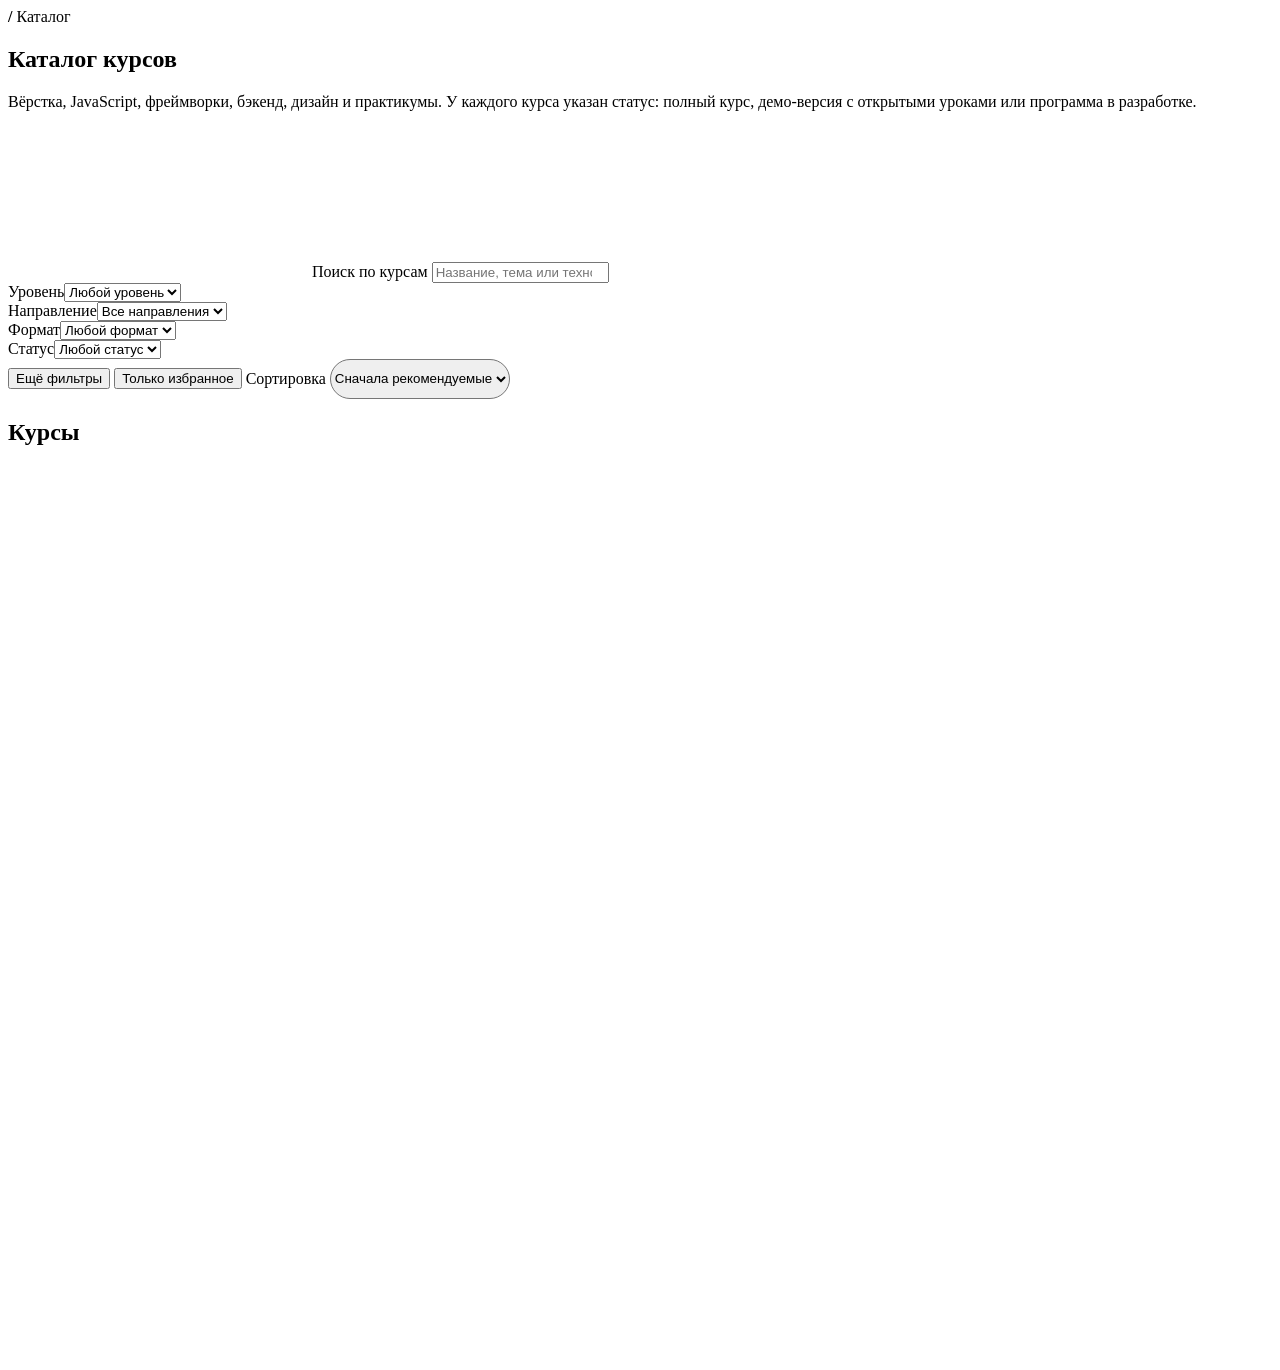
==== catalog.html @ a5d2dcf3 "Add files via upload" ====
<!DOCTYPE html>
<html lang="ru">
<head>
  <meta charset="UTF-8">
  <meta name="viewport" content="width=device-width, initial-scale=1">
  <title>Каталог курсов по веб-разработке — Stroka</title>
  <meta name="description" content="Курсы по HTML, CSS, JavaScript, TypeScript, React, Next.js, Node.js, SQL, Git, UI/UX, деплою и SEO. Поиск, фильтры по уровню, направлению и формату.">
  <link rel="canonical" href="https://bloody-kumorizora.github.io/Sctrochka-site/catalog.html">
  <meta property="og:site_name" content="Stroka">
  <meta property="og:type" content="website">
  <meta property="og:locale" content="ru_RU">
  <meta property="og:title" content="Каталог курсов по веб-разработке — Stroka">
  <meta property="og:description" content="Курсы по HTML, CSS, JavaScript, TypeScript, React, Next.js, Node.js, SQL, Git, UI/UX, деплою и SEO. Поиск, фильтры по уровню, направлению и формату.">
  <meta property="og:url" content="https://bloody-kumorizora.github.io/Sctrochka-site/catalog.html">
  <meta property="og:image" content="https://bloody-kumorizora.github.io/Sctrochka-site/img/og-image.png">
  <meta name="twitter:card" content="summary_large_image">
  <meta name="theme-color" content="#f5f3ee" media="(prefers-color-scheme: light)">
  <meta name="theme-color" content="#0e0e13" media="(prefers-color-scheme: dark)">
  <link rel="icon" href="favicon.svg" type="image/svg+xml">
  <link rel="icon" href="img/favicon-32.png" sizes="32x32" type="image/png">
  <link rel="apple-touch-icon" href="img/apple-touch-icon.png">
  <link rel="manifest" href="site.webmanifest">
  <link rel="preload" href="fonts/onest-cyrillic.woff2" as="font" type="font/woff2" crossorigin>
  <link rel="preload" href="fonts/unbounded-cyrillic.woff2" as="font" type="font/woff2" crossorigin>
  <link rel="stylesheet" href="css/style.css">
  <script>try{var t=localStorage.getItem('stroka-theme');if(t)document.documentElement.dataset.theme=t}catch(e){}</script>
</head>
<body data-page="catalog">
  <header id="hdr"></header>
  <main id="app">
    <section class="page-head">
      <div class="container">
        <span class="eyebrow"><b>/</b> Каталог</span>
        <h1>Каталог курсов</h1>
        <p class="lead">Вёрстка, JavaScript, фреймворки, бэкенд, дизайн и практикумы. У каждого курса указан статус: полный курс, демо-версия с открытыми уроками или программа в разработке.</p>
      </div>
    </section>
    <div class="catalog-tools" id="catalog-tools">
      <div class="container">
        <form class="tools-row" id="filters" role="search" onsubmit="return false">
          <div class="search-input">
            <svg class="i" aria-hidden="true"><use href="#i-search"/></svg>
            <label class="sr-only" for="f-q">Поиск по курсам</label>
            <input id="f-q" name="q" type="search" placeholder="Название, тема или технология" autocomplete="off">
          </div>
          <div><label class="sr-only" for="f-level">Уровень</label><select id="f-level" name="level"><option value="">Любой уровень</option></select></div>
          <div class="filter-extra"><label class="sr-only" for="f-track">Направление</label><select id="f-track" name="track"><option value="">Все направления</option></select></div>
          <div class="filter-extra"><label class="sr-only" for="f-format">Формат</label><select id="f-format" name="format"><option value="">Любой формат</option></select></div>
          <div class="filter-extra"><label class="sr-only" for="f-status">Статус</label><select id="f-status" name="status"><option value="">Любой статус</option></select></div>
        </form>
        <div class="tools-sub">
          <div class="chips">
            <button type="button" class="chip filters-toggle" id="filters-toggle" aria-expanded="false" aria-controls="filters">Ещё фильтры</button>
            <button type="button" class="chip" id="f-fav" aria-pressed="false">Только избранное</button>
            <label class="sr-only" for="f-sort">Сортировка</label>
            <select id="f-sort" style="width:auto;min-height:40px;border-radius:999px">
              <option value="recommended">Сначала рекомендуемые</option>
              <option value="level">От простого к сложному</option>
              <option value="level-desc">От сложного к простому</option>
              <option value="short">Сначала короткие</option>
              <option value="title">По названию</option>
            </select>
          </div>
          <span class="result-count" id="result-count" aria-live="polite"></span>
        </div>
      </div>
    </div>
    <div class="container" style="padding-bottom:96px">
      <h2 class="sr-only">Курсы</h2>
      <div id="notice"></div>
      <div class="course-grid" id="list"><div class="course-card skeleton" style="height:200px" aria-hidden="true"></div><div class="course-card skeleton" style="height:200px" aria-hidden="true"></div><div class="course-card skeleton" style="height:200px" aria-hidden="true"></div><div class="course-card skeleton" style="height:200px" aria-hidden="true"></div></div>
    </div>
  </main>

  <script src="js/config.js" defer></script>
  <script src="js/db.js" defer></script>
  <script src="js/app.js" defer></script>
  <script src="js/courses.js" defer></script>
  <script src="js/catalog.js" defer></script>
</body>
</html>
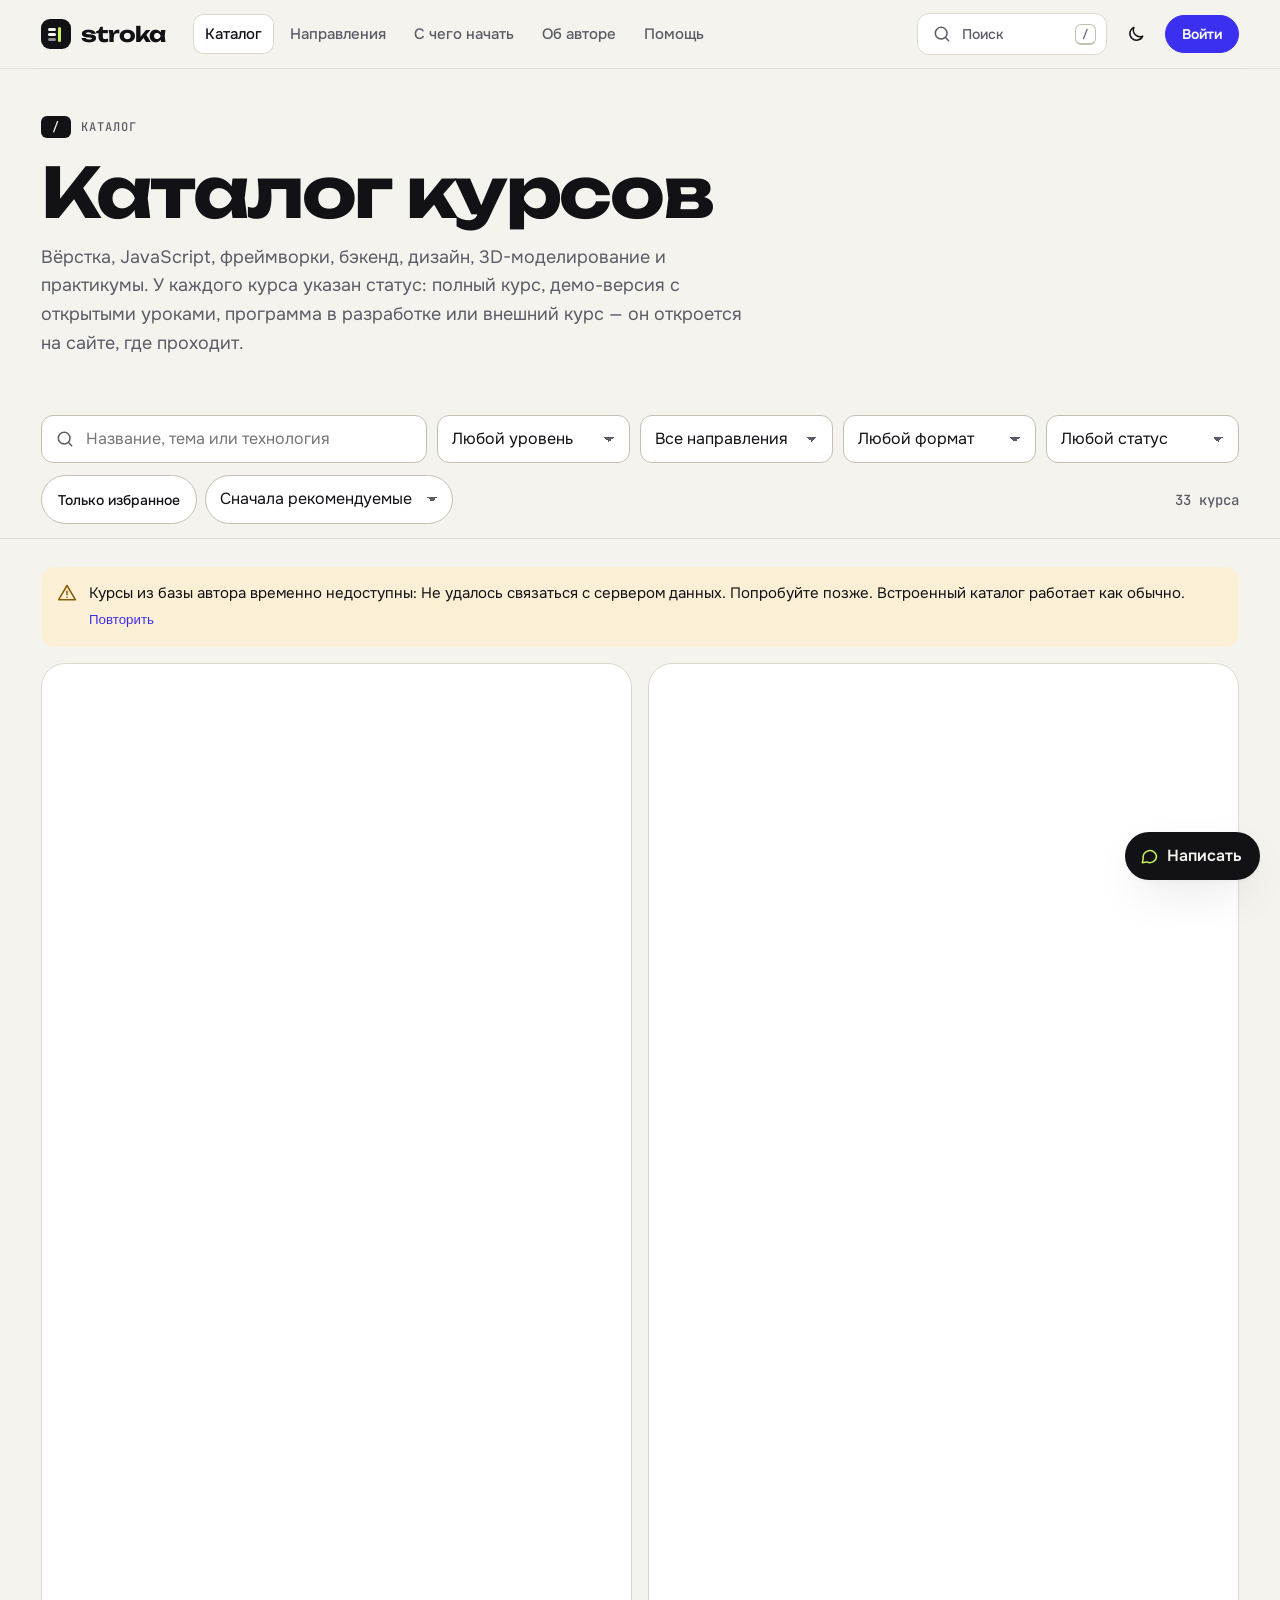
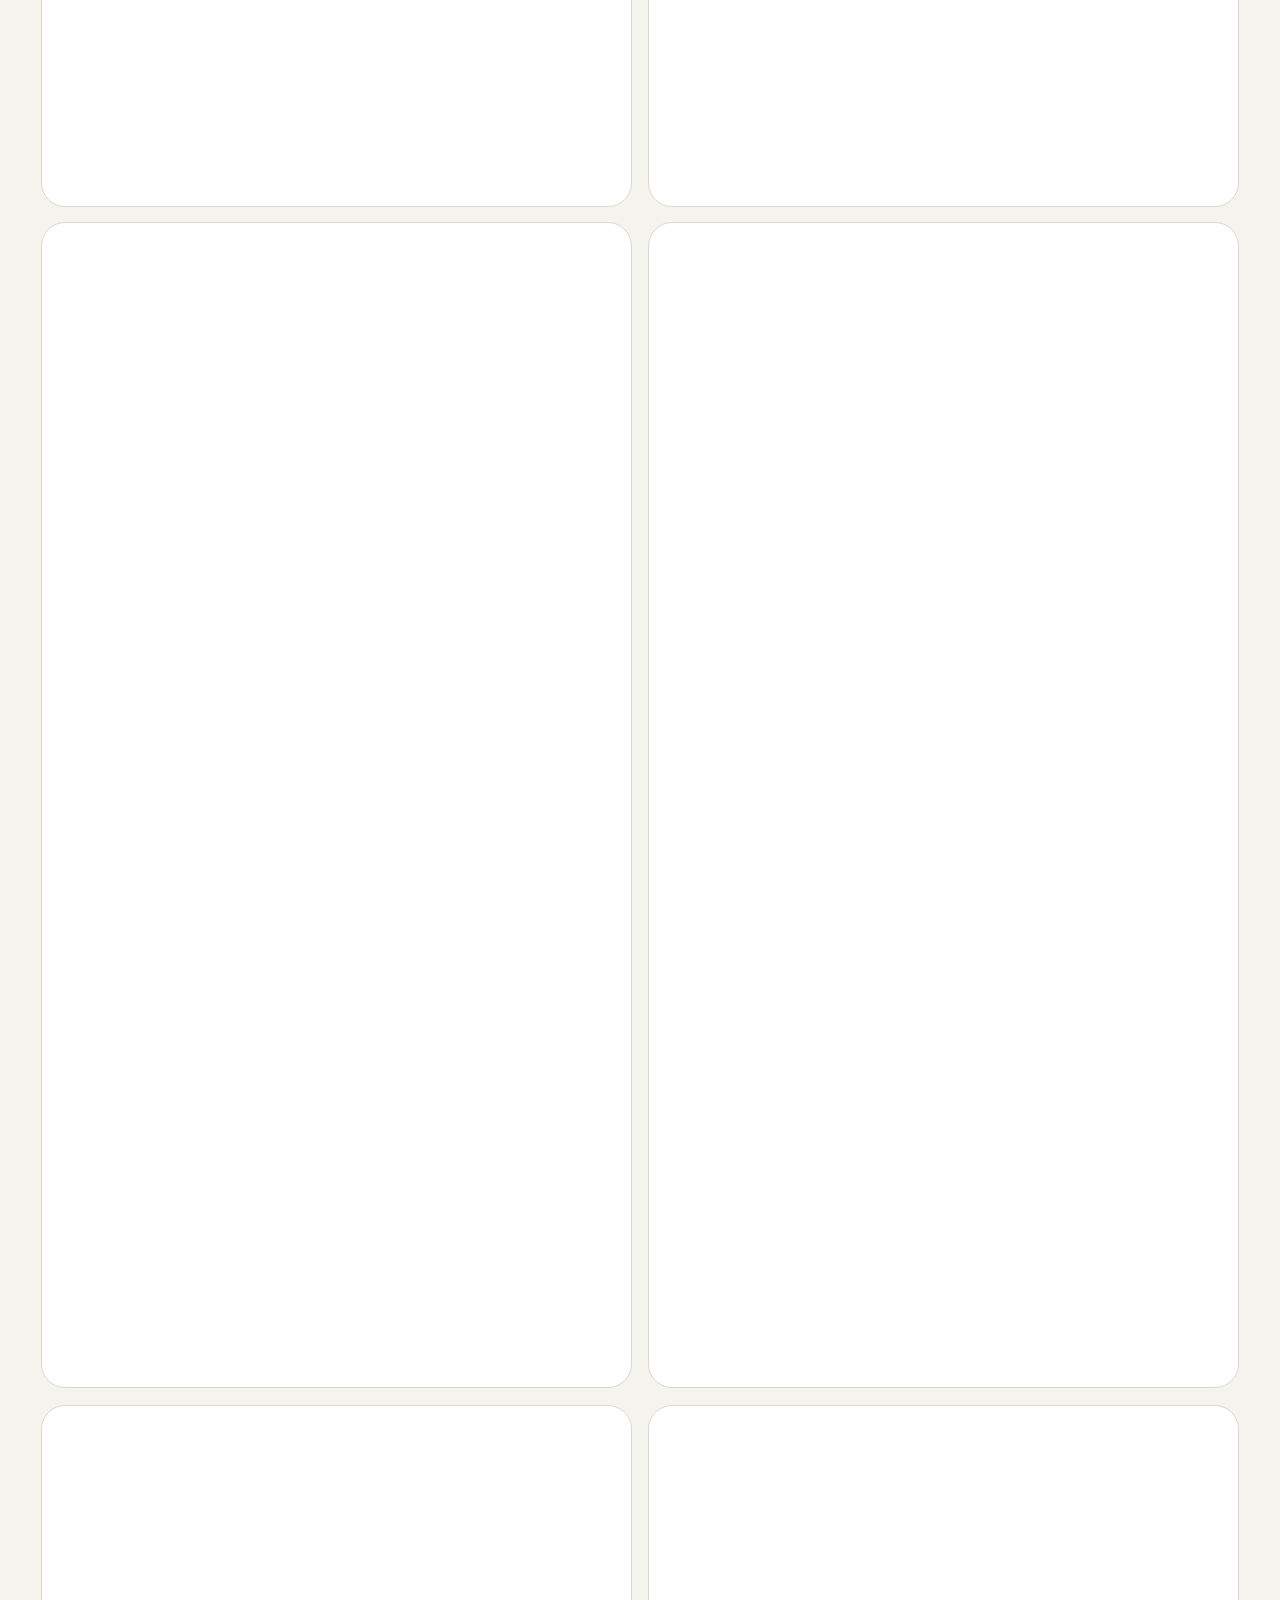
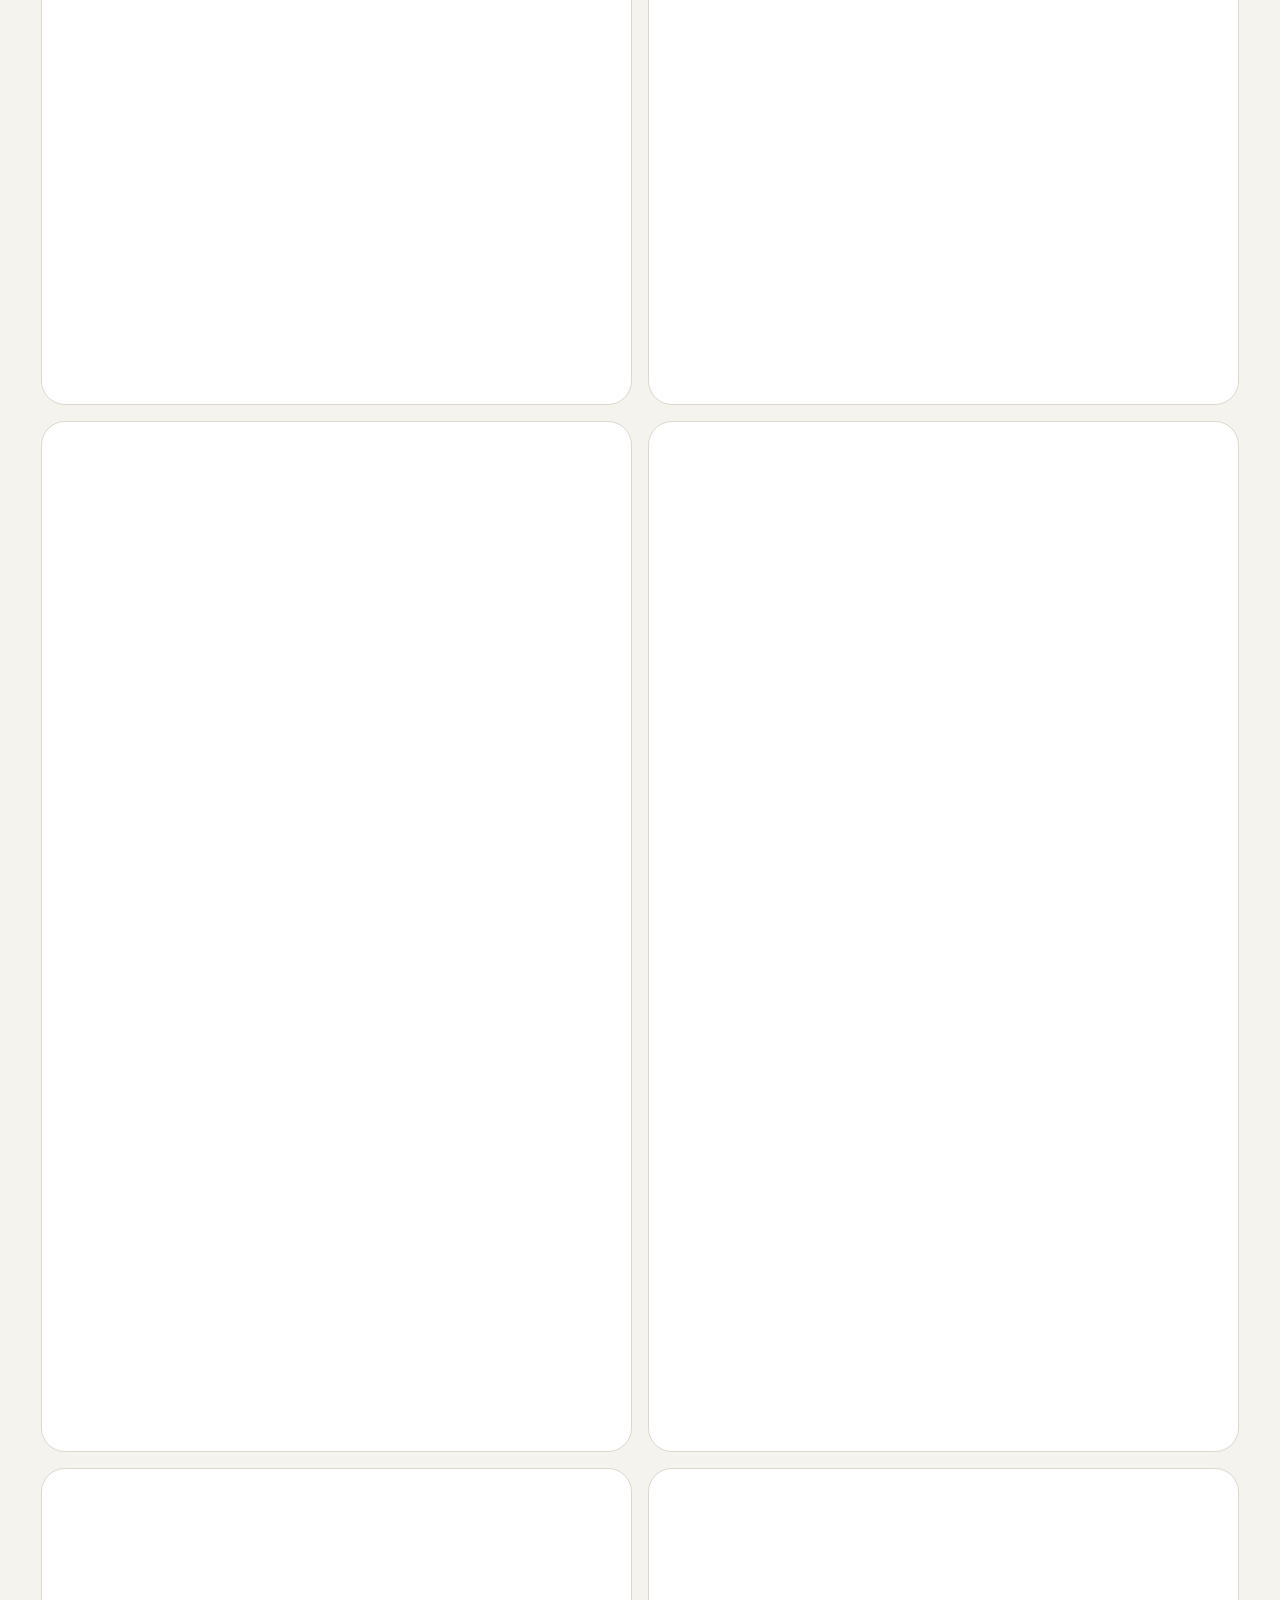
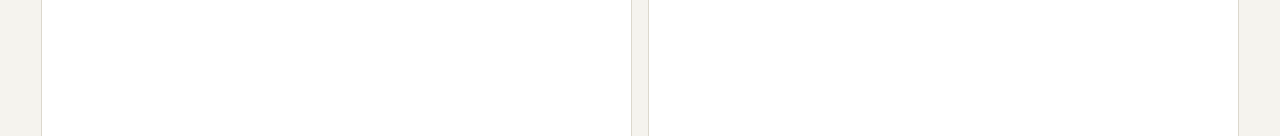
==== commit abace03d: "Wider layout, real external courses incl. FreeCAD Layout: - Content width 1240px -> 1600px (on a 192" ====
--- a/catalog.html
+++ b/catalog.html
@@ -32,7 +32,7 @@
       <div class="container">
         <span class="eyebrow"><b>/</b> Каталог</span>
         <h1>Каталог курсов</h1>
-        <p class="lead">Вёрстка, JavaScript, фреймворки, бэкенд, дизайн и практикумы. У каждого курса указан статус: полный курс, демо-версия с открытыми уроками или программа в разработке.</p>
+        <p class="lead">Вёрстка, JavaScript, фреймворки, бэкенд, дизайн, 3D-моделирование и практикумы. У каждого курса указан статус: полный курс, демо-версия с открытыми уроками, программа в разработке или внешний курс — он откроется на сайте, где проходит.</p>
       </div>
     </section>
     <div class="catalog-tools" id="catalog-tools">
--- a/css/style.css
+++ b/css/style.css
@@ -0,0 +1,946 @@
+/* =====================================================================
+   Stroka — дизайн-система
+   Направление: «редакционный техно». Тёплая бумага, глубокие чернила,
+   ультрамарин как основной акцент, лайм — сигнальный цвет прогресса.
+   Мотив — строка кода: номера строк, моноширинные подписи, мигающий курсор.
+   ===================================================================== */
+
+:root {
+  --bg: #f5f3ee;
+  --bg-2: #ebe8df;
+  --surface: #ffffff;
+  --surface-2: #faf9f6;
+  --ink: #111116;
+  --ink-2: #2b2b34;
+  --muted: #5b5b67;
+  --line: #dcd8cd;
+  --line-strong: #c4bfb2;
+  --accent: #3b2ff0;
+  --accent-hover: #2c21cf;
+  --accent-ink: #ffffff;
+  --accent-soft: #e7e5ff;
+  --accent-text: #3b2ff0;
+  --lime: #c8f25a;
+  --lime-ink: #111116;
+  --coral: #ff6a44;
+  --ok: #1d7a4b;
+  --ok-soft: #dff3e7;
+  --bad: #be3328;
+  --bad-soft: #fbe5e2;
+  --warn: #8a5a00;
+  --warn-soft: #fbf0d6;
+  --code-bg: #15151c;
+  --code-ink: #e9e7f2;
+  --shadow-sm: 0 1px 2px rgba(17, 17, 22, .06), 0 2px 8px rgba(17, 17, 22, .04);
+  --shadow: 0 2px 6px rgba(17, 17, 22, .04), 0 18px 48px -12px rgba(17, 17, 22, .14);
+  --shadow-lg: 0 40px 90px -30px rgba(17, 17, 22, .35);
+  --r-sm: 10px;
+  --r: 16px;
+  --r-lg: 24px;
+  --r-xl: 32px;
+  --max: 1600px;
+  --gutter: clamp(16px, 3.2vw, 48px);
+  --hdr: 68px;
+  --f-display: "Unbounded", "Onest", system-ui, sans-serif;
+  --f-body: "Onest", system-ui, -apple-system, "Segoe UI", Roboto, sans-serif;
+  --f-mono: "JetBrains Mono", ui-monospace, SFMono-Regular, Menlo, Consolas, monospace;
+  --ease: cubic-bezier(.2, .7, .2, 1);
+  color-scheme: light;
+}
+
+:root[data-theme="dark"] {
+  --bg: #0e0e13;
+  --bg-2: #15151c;
+  --surface: #17171f;
+  --surface-2: #1c1c26;
+  --ink: #f2f0ea;
+  --ink-2: #d9d7e0;
+  --muted: #a3a2ae;
+  --line: #2a2a36;
+  --line-strong: #3a3a48;
+  --accent: #8d86ff;
+  --accent-hover: #a7a1ff;
+  --accent-ink: #0e0e13;
+  --accent-soft: #24224a;
+  --accent-text: #a9a4ff;
+  --ok: #5cd394;
+  --ok-soft: #12301f;
+  --bad: #ff8a7e;
+  --bad-soft: #3a1714;
+  --warn: #f2c25b;
+  --warn-soft: #332608;
+  --code-bg: #0a0a0f;
+  --shadow-sm: 0 1px 2px rgba(0, 0, 0, .4);
+  --shadow: 0 18px 48px -12px rgba(0, 0, 0, .6);
+  --shadow-lg: 0 40px 90px -30px rgba(0, 0, 0, .8);
+  color-scheme: dark;
+}
+@media (prefers-color-scheme: dark) {
+  :root:not([data-theme="light"]) {
+    --bg: #0e0e13; --bg-2: #15151c; --surface: #17171f; --surface-2: #1c1c26;
+    --ink: #f2f0ea; --ink-2: #d9d7e0; --muted: #a3a2ae; --line: #2a2a36; --line-strong: #3a3a48;
+    --accent: #8d86ff; --accent-hover: #a7a1ff; --accent-ink: #0e0e13; --accent-soft: #24224a; --accent-text: #a9a4ff;
+    --ok: #5cd394; --ok-soft: #12301f; --bad: #ff8a7e; --bad-soft: #3a1714; --warn: #f2c25b; --warn-soft: #332608;
+    --code-bg: #0a0a0f; --shadow-sm: 0 1px 2px rgba(0, 0, 0, .4); --shadow: 0 18px 48px -12px rgba(0, 0, 0, .6);
+    --shadow-lg: 0 40px 90px -30px rgba(0, 0, 0, .8);
+    color-scheme: dark;
+  }
+}
+
+/* ---------------- шрифты ---------------- */
+/* Шрифты размещены локально (подмножества: кириллица и латиница). Лицензия SIL Open Font License 1.1 — тексты лицензий — fonts/OFL-*.txt */
+@font-face { font-family: 'JetBrains Mono'; font-style: normal; font-weight: 400 500; font-display: swap; src: url(../fonts/jetbrains-mono-cyrillic.woff2) format('woff2'); unicode-range: U+0301, U+0400-045F, U+0490-0491, U+04B0-04B1, U+2116; }
+@font-face { font-family: 'JetBrains Mono'; font-style: normal; font-weight: 400 500; font-display: swap; src: url(../fonts/jetbrains-mono-latin.woff2) format('woff2'); unicode-range: U+0000-00FF, U+0131, U+0152-0153, U+02BB-02BC, U+02C6, U+02DA, U+02DC, U+0304, U+0308, U+0329, U+2000-206F, U+20AC, U+2122, U+2191, U+2193, U+2212, U+2215, U+FEFF, U+FFFD; }
+@font-face { font-family: 'Onest'; font-style: normal; font-weight: 400 700; font-display: swap; src: url(../fonts/onest-cyrillic.woff2) format('woff2'); unicode-range: U+0301, U+0400-045F, U+0490-0491, U+04B0-04B1, U+2116; }
+@font-face { font-family: 'Onest'; font-style: normal; font-weight: 400 700; font-display: swap; src: url(../fonts/onest-latin.woff2) format('woff2'); unicode-range: U+0000-00FF, U+0131, U+0152-0153, U+02BB-02BC, U+02C6, U+02DA, U+02DC, U+0304, U+0308, U+0329, U+2000-206F, U+20AC, U+2122, U+2191, U+2193, U+2212, U+2215, U+FEFF, U+FFFD; }
+@font-face { font-family: 'Unbounded'; font-style: normal; font-weight: 700; font-display: swap; src: url(../fonts/unbounded-cyrillic.woff2) format('woff2'); unicode-range: U+0301, U+0400-045F, U+0490-0491, U+04B0-04B1, U+2116; }
+@font-face { font-family: 'Unbounded'; font-style: normal; font-weight: 700; font-display: swap; src: url(../fonts/unbounded-latin.woff2) format('woff2'); unicode-range: U+0000-00FF, U+0131, U+0152-0153, U+02BB-02BC, U+02C6, U+02DA, U+02DC, U+0304, U+0308, U+0329, U+2000-206F, U+20AC, U+2122, U+2191, U+2193, U+2212, U+2215, U+FEFF, U+FFFD; }
+
+/* ---------------- база ---------------- */
+*, *::before, *::after { box-sizing: border-box; }
+html { -webkit-text-size-adjust: 100%; scroll-padding-top: calc(var(--hdr) + 16px); }
+@media (prefers-reduced-motion: no-preference) { html { scroll-behavior: smooth; } }
+body {
+  margin: 0;
+  min-height: 100vh;
+  display: flex;
+  flex-direction: column;
+  background: var(--bg);
+  color: var(--ink);
+  font: 400 16px/1.65 var(--f-body);
+  -webkit-font-smoothing: antialiased;
+  text-rendering: optimizeLegibility;
+  overflow-x: hidden;
+}
+main { flex: 1 0 auto; }
+/* место под содержимое, пока оно загружается: подвал не «прыгает» (CLS) */
+#app { min-height: calc(100vh - var(--hdr)); }
+img, svg, video, iframe { max-width: 100%; }
+img { height: auto; }
+a { color: inherit; text-decoration-thickness: 1px; text-underline-offset: 3px; }
+p { margin: 0 0 1em; }
+h1, h2, h3, h4 { margin: 0 0 .5em; font-family: var(--f-display); font-weight: 700; line-height: 1.06; letter-spacing: -.035em; overflow-wrap: break-word; hyphens: manual; }
+h1 { font-size: clamp(2.1rem, 5.4vw, 4.6rem); }
+h2 { font-size: clamp(1.7rem, 3.6vw, 3rem); }
+h3 { font-size: clamp(1.15rem, 1.6vw, 1.4rem); letter-spacing: -.02em; line-height: 1.2; }
+h4 { font-size: 1rem; letter-spacing: -.01em; }
+code, kbd, pre { font-family: var(--f-mono); }
+:not(pre) > code { font-size: .88em; padding: .12em .4em; border-radius: 6px; background: var(--accent-soft); color: var(--accent-text); }
+kbd { font-size: 11px; padding: 2px 6px; border: 1px solid var(--line-strong); border-bottom-width: 2px; border-radius: 6px; background: var(--surface); color: var(--muted); }
+::selection { background: var(--lime); color: var(--lime-ink); }
+:focus-visible { outline: 3px solid var(--accent); outline-offset: 3px; border-radius: 6px; }
+.sr-only { position: absolute !important; width: 1px; height: 1px; padding: 0; margin: -1px; overflow: hidden; clip: rect(0 0 0 0); white-space: nowrap; border: 0; }
+.skip-link { position: absolute; left: 12px; top: -60px; z-index: 100; background: var(--ink); color: var(--bg); padding: 10px 16px; border-radius: 10px; font-weight: 600; text-decoration: none; }
+.skip-link:focus { top: 10px; }
+.i { width: 20px; height: 20px; flex: none; }
+.muted { color: var(--muted); }
+.container { width: 100%; max-width: calc(var(--max) + var(--gutter) * 2); margin: 0 auto; padding-inline: var(--gutter); }
+.wrap { width: 100%; max-width: calc(var(--max) + var(--gutter) * 2); margin: 0 auto; padding: 32px var(--gutter) 64px; }
+.section { padding-block: clamp(44px, 5.5vw, 88px); }
+.section-tight { padding-block: clamp(28px, 3.6vw, 52px); }
+.lead { font-size: clamp(1.05rem, 1.4vw, 1.25rem); line-height: 1.6; color: var(--muted); max-width: 60ch; }
+.stack > * + * { margin-top: 12px; }
+
+/* моноширинная подпись с номером строки */
+.eyebrow { display: inline-flex; align-items: center; gap: 10px; margin-bottom: 18px; font: 500 12px/1 var(--f-mono); letter-spacing: .08em; text-transform: uppercase; color: var(--muted); }
+.eyebrow b { display: inline-grid; place-items: center; min-width: 30px; height: 22px; padding: 0 6px; border-radius: 6px; background: var(--ink); color: var(--bg); font-weight: 500; letter-spacing: 0; }
+.eyebrow.on-dark { color: #b9b8c6; }
+.eyebrow.on-dark b { background: var(--lime); color: var(--lime-ink); }
+.mark { background: linear-gradient(transparent 58%, var(--lime) 58%, var(--lime) 92%, transparent 92%); padding: 0 .08em; color: inherit; }
+:root[data-theme="dark"] .mark { background: none; color: var(--lime); }
+@media (prefers-color-scheme: dark) { :root:not([data-theme="light"]) .mark { background: none; color: var(--lime); } }
+.section-head { display: grid; grid-template-columns: minmax(0, 1.1fr) minmax(0, .9fr); gap: 16px 48px; align-items: end; margin-bottom: clamp(22px, 2.6vw, 36px); }
+.section-head h2 { margin: 0; }
+.section-head p { margin: 0; color: var(--muted); max-width: 52ch; }
+
+/* ---------------- кнопки ---------------- */
+.btn {
+  --b: var(--accent); --bi: var(--accent-ink); --bh: var(--accent-hover);
+  display: inline-flex; align-items: center; justify-content: center; gap: 10px;
+  min-height: 48px; padding: 12px 22px; border: 1px solid var(--b); border-radius: 999px;
+  background: var(--b); color: var(--bi); font: 600 15px/1.2 var(--f-body); text-decoration: none; cursor: pointer;
+  transition: background .2s var(--ease), border-color .2s var(--ease), transform .2s var(--ease), box-shadow .2s var(--ease), color .2s;
+  -webkit-tap-highlight-color: transparent; white-space: nowrap;
+}
+.btn:hover { background: var(--bh); border-color: var(--bh); }
+.btn:active { transform: translateY(1px); }
+.btn .i { width: 18px; height: 18px; transition: transform .2s var(--ease); }
+.btn:hover .i-arrow, .btn:hover .i:last-child { transform: translateX(2px); }
+.btn-dark { --b: var(--ink); --bi: var(--bg); --bh: var(--ink-2); }
+.btn-lime { --b: var(--lime); --bi: var(--lime-ink); --bh: #b7e544; }
+.btn-ghost { background: transparent; color: var(--ink); border-color: var(--line-strong); }
+.btn-ghost:hover { background: var(--surface); border-color: var(--ink); }
+.btn-light { --b: #fff; --bi: #111116; --bh: #ecebf5; }
+.btn-danger { --b: var(--bad); --bi: #fff; --bh: #a02a20; }
+.btn-text { background: none; border: 0; padding: 6px 0; min-height: 0; color: var(--accent-text); border-radius: 6px; }
+.btn-text:hover { background: none; text-decoration: underline; }
+.btn-sm { min-height: 38px; padding: 8px 16px; font-size: 14px; }
+.btn-lg { min-height: 56px; padding: 16px 28px; font-size: 16px; }
+.btn-block { width: 100%; }
+.btn[disabled], .btn[aria-disabled="true"] { opacity: .55; cursor: not-allowed; }
+.btn.is-busy { position: relative; color: transparent !important; }
+.btn.is-busy::after { content: ""; position: absolute; width: 18px; height: 18px; border-radius: 50%; border: 2px solid var(--bi); border-right-color: transparent; animation: spin .7s linear infinite; }
+.btn-ghost.is-busy::after { border-color: var(--ink); border-right-color: transparent; }
+.icon-btn { display: inline-grid; place-items: center; width: 42px; height: 42px; border-radius: 12px; border: 1px solid transparent; background: transparent; color: var(--ink); cursor: pointer; transition: background .2s, border-color .2s; }
+.icon-btn:hover { background: var(--surface); border-color: var(--line); }
+@keyframes spin { to { transform: rotate(360deg); } }
+
+/* ---------------- шапка ---------------- */
+#hdr { position: sticky; top: 0; z-index: 50; min-height: var(--hdr); background: color-mix(in srgb, var(--bg) 86%, transparent); backdrop-filter: saturate(1.4) blur(16px); -webkit-backdrop-filter: saturate(1.4) blur(16px); border-bottom: 1px solid color-mix(in srgb, var(--line) 70%, transparent); }
+.nav { max-width: calc(var(--max) + var(--gutter) * 2); margin: 0 auto; padding: 0 var(--gutter); height: var(--hdr); display: flex; align-items: center; gap: 28px; }
+.logo { display: inline-flex; align-items: center; gap: 10px; text-decoration: none; color: var(--ink); flex: none; }
+.logo-mark { position: relative; width: 30px; height: 30px; border-radius: 9px; background: var(--ink); display: grid; place-items: center; }
+.logo-mark i { width: 3px; height: 15px; border-radius: 2px; background: var(--lime); margin-left: 7px; animation: caret 1.1s steps(1) infinite; }
+.logo-mark::before { content: ""; position: absolute; left: 7px; top: 9px; width: 9px; height: 3px; border-radius: 2px; background: var(--bg); box-shadow: 0 5px 0 var(--bg), 0 10px 0 color-mix(in srgb, var(--bg) 55%, transparent); width: 8px; }
+.logo-word { font: 700 21px/1 var(--f-display); letter-spacing: -.05em; }
+@keyframes caret { 50% { opacity: 0; } }
+.nav-links { display: flex; align-items: center; gap: 4px; }
+.nav-links a { padding: 8px 12px; border-radius: 10px; color: var(--muted); font-weight: 500; font-size: 15px; text-decoration: none; transition: color .2s, background .2s; }
+.nav-links a:hover { color: var(--ink); background: var(--surface); }
+.nav-links a[aria-current="page"] { color: var(--ink); background: var(--surface); box-shadow: inset 0 0 0 1px var(--line); }
+.nav-tools { margin-left: auto; display: flex; align-items: center; gap: 8px; }
+.search-trigger { display: inline-flex; align-items: center; gap: 10px; height: 42px; min-width: 190px; padding: 0 10px 0 14px; border-radius: 12px; border: 1px solid var(--line); background: var(--surface); color: var(--muted); font: 500 14px var(--f-body); cursor: pointer; transition: border-color .2s; }
+.search-trigger:hover { border-color: var(--line-strong); color: var(--ink); }
+.search-trigger kbd { margin-left: auto; }
+.burger { display: none; }
+.account { position: relative; }
+.avatar-btn { border: 0; padding: 0; background: none; cursor: pointer; border-radius: 50%; }
+.avatar { width: 40px; height: 40px; border-radius: 50%; display: grid; place-items: center; background: var(--accent); color: var(--accent-ink); font: 600 14px var(--f-body); }
+.menu { position: absolute; right: 0; top: calc(100% + 10px); min-width: 250px; padding: 8px; border-radius: var(--r); background: var(--surface); border: 1px solid var(--line); box-shadow: var(--shadow); z-index: 60; }
+.menu-head { padding: 10px 12px 12px; border-bottom: 1px solid var(--line); margin-bottom: 6px; display: grid; }
+.menu-head span { font-size: 13px; color: var(--muted); overflow: hidden; text-overflow: ellipsis; }
+.menu a, .menu button { display: flex; align-items: center; gap: 10px; width: 100%; padding: 10px 12px; border-radius: 10px; border: 0; background: none; color: var(--ink); font: 500 15px var(--f-body); text-decoration: none; cursor: pointer; text-align: left; }
+.menu a:hover, .menu button:hover { background: var(--bg); }
+.mobile-menu { position: fixed; inset: var(--hdr) 0 0; background: var(--bg); z-index: 49; overflow-y: auto; }
+.mobile-menu-inner { padding: 16px var(--gutter) 40px; display: grid; gap: 4px; }
+.mobile-menu a:not(.btn), .mobile-menu button { display: flex; align-items: center; justify-content: space-between; padding: 18px 4px; border: 0; border-bottom: 1px solid var(--line); background: none; color: var(--ink); font: 600 22px/1.2 var(--f-display); letter-spacing: -.03em; text-decoration: none; cursor: pointer; text-align: left; }
+.mobile-menu .btn { margin-top: 20px; }
+body.menu-open { overflow: hidden; }
+
+/* ---------------- подвал ---------------- */
+.site-footer { margin-top: auto; background: var(--ink); color: #c9c8d3; }
+:root[data-theme="dark"] .site-footer { background: #08080b; border-top: 1px solid var(--line); }
+.footer-inner { max-width: calc(var(--max) + var(--gutter) * 2); margin: 0 auto; padding: 52px var(--gutter) 32px; display: grid; grid-template-columns: 1.6fr repeat(3, 1fr); gap: 40px; }
+.site-footer .logo { color: #fff; }
+.site-footer .logo-mark { background: #fff; }
+.site-footer .logo-mark::before { background: #111116; box-shadow: 0 5px 0 #111116, 0 10px 0 #77777f; }
+.footer-brand p { margin: 18px 0 20px; max-width: 34ch; color: #a9a8b5; }
+.footer-col { display: grid; align-content: start; gap: 10px; }
+.footer-col h2 { font: 500 12px var(--f-mono); letter-spacing: .1em; text-transform: uppercase; color: #8d8c99; margin: 0 0 6px; }
+.footer-col a { color: #e6e5ee; text-decoration: none; width: fit-content; }
+.footer-col a:hover { color: var(--lime); }
+.footer-contacts { display: flex; flex-wrap: wrap; gap: 8px; }
+.footer-contact { display: inline-flex; align-items: center; gap: 8px; padding: 8px 12px; border-radius: 999px; border: 1px solid #34343f; color: #e6e5ee; text-decoration: none; font-size: 14px; }
+.footer-contact:hover { border-color: var(--lime); color: var(--lime); }
+.footer-contact .i { width: 16px; height: 16px; }
+.footer-bottom { max-width: calc(var(--max) + var(--gutter) * 2); margin: 0 auto; padding: 22px var(--gutter) 32px; border-top: 1px solid #2a2a33; display: flex; justify-content: space-between; gap: 16px; flex-wrap: wrap; font-size: 13px; color: #8d8c99; }
+
+.contact-fab { position: fixed; right: 20px; bottom: 20px; z-index: 40; display: inline-flex; align-items: center; gap: 8px; height: 48px; padding: 0 18px 0 14px; border-radius: 999px; background: var(--ink); color: var(--bg); text-decoration: none; font-weight: 600; box-shadow: var(--shadow); transition: transform .25s var(--ease); }
+.contact-fab:hover { transform: translateY(-2px); }
+.contact-fab .i { color: var(--lime); }
+
+/* ---------------- формы ---------------- */
+.field { display: grid; gap: 7px; margin-bottom: 16px; }
+.field label, .label { font-size: 14px; font-weight: 600; color: var(--ink); }
+.field .hint { font-size: 13px; color: var(--muted); }
+.field .error { font-size: 13px; color: var(--bad); }
+input, select, textarea {
+  width: 100%; min-height: 48px; padding: 12px 14px; border: 1px solid var(--line-strong); border-radius: 12px;
+  background: var(--surface); color: var(--ink); font: 400 16px/1.4 var(--f-body);
+  transition: border-color .2s, box-shadow .2s;
+}
+textarea { min-height: 120px; resize: vertical; line-height: 1.55; }
+select { appearance: none; padding-right: 40px; background-image: linear-gradient(45deg, transparent 50%, var(--muted) 50%), linear-gradient(135deg, var(--muted) 50%, transparent 50%); background-position: calc(100% - 20px) 21px, calc(100% - 15px) 21px; background-size: 5px 5px; background-repeat: no-repeat; cursor: pointer; }
+input:hover, select:hover, textarea:hover { border-color: var(--ink-2); }
+input:focus, select:focus, textarea:focus { outline: none; border-color: var(--accent); box-shadow: 0 0 0 4px color-mix(in srgb, var(--accent) 22%, transparent); }
+input[aria-invalid="true"], textarea[aria-invalid="true"] { border-color: var(--bad); }
+input[type="checkbox"], input[type="radio"] { width: 20px; height: 20px; min-height: 0; padding: 0; accent-color: var(--accent); flex: none; }
+.input-wrap { position: relative; }
+.input-wrap .icon-btn { position: absolute; right: 4px; top: 3px; }
+.check { display: flex; gap: 10px; align-items: flex-start; font-size: 14px; color: var(--muted); }
+.hp { position: absolute; left: -9999px; width: 1px; height: 1px; overflow: hidden; }
+
+/* ---------------- сообщения и состояния ---------------- */
+.msg { display: flex; gap: 12px; align-items: flex-start; padding: 14px 16px; border-radius: 14px; margin: 16px 0; background: var(--accent-soft); color: var(--ink); font-size: 15px; }
+.msg .i { color: var(--accent-text); margin-top: 2px; }
+.msg-ok { background: var(--ok-soft); } .msg-ok .i { color: var(--ok); }
+.msg-err { background: var(--bad-soft); } .msg-err .i { color: var(--bad); }
+.msg-warn { background: var(--warn-soft); } .msg-warn .i { color: var(--warn); }
+.msg p { margin: 0; }
+.state { text-align: center; padding: clamp(48px, 8vw, 96px) 24px; border: 1px dashed var(--line-strong); border-radius: var(--r-lg); background: var(--surface-2); }
+.state h2 { font-size: clamp(1.3rem, 2.4vw, 1.8rem); margin-bottom: 10px; }
+.state p { color: var(--muted); max-width: 46ch; margin: 0 auto; }
+.state-icon { width: 64px; height: 64px; margin: 0 auto 20px; border-radius: 20px; display: grid; place-items: center; background: var(--accent-soft); color: var(--accent-text); }
+.state-icon .i { width: 28px; height: 28px; }
+.state-error .state-icon { background: var(--bad-soft); color: var(--bad); }
+.state-success .state-icon { background: var(--ok-soft); color: var(--ok); }
+.state-actions { margin-top: 24px; display: flex; gap: 12px; justify-content: center; flex-wrap: wrap; }
+.skeleton { position: relative; overflow: hidden; background: var(--bg-2); border-radius: var(--r); }
+.skeleton::after { content: ""; position: absolute; inset: 0; transform: translateX(-100%); background: linear-gradient(90deg, transparent, color-mix(in srgb, var(--surface) 70%, transparent), transparent); animation: shimmer 1.4s infinite; }
+@keyframes shimmer { to { transform: translateX(100%); } }
+.sk-line { height: 14px; border-radius: 6px; margin: 10px 0; }
+#toasts { position: fixed; left: 50%; bottom: 24px; transform: translateX(-50%); z-index: 200; display: grid; gap: 10px; width: min(92vw, 440px); pointer-events: none; }
+.toast { display: flex; gap: 12px; align-items: center; padding: 14px 18px; border-radius: 14px; background: var(--ink); color: var(--bg); box-shadow: var(--shadow-lg); font-size: 15px; animation: toast-in .35s var(--ease); pointer-events: auto; }
+.toast-success .i { color: var(--lime); }
+.toast-error .i { color: #ff8a7e; }
+.toast.out { opacity: 0; transform: translateY(8px); transition: .3s; }
+@keyframes toast-in { from { opacity: 0; transform: translateY(12px); } }
+
+/* ---------------- бейджи и теги ---------------- */
+.badge { display: inline-flex; align-items: center; gap: 6px; height: 26px; padding: 0 10px; border-radius: 999px; font: 600 12px/1 var(--f-body); background: var(--bg-2); color: var(--ink); white-space: nowrap; }
+.badge::before { content: ""; width: 7px; height: 7px; border-radius: 50%; background: currentColor; opacity: .9; }
+.badge-full { background: var(--ok-soft); color: var(--ok); }
+.badge-demo { background: var(--accent-soft); color: var(--accent-text); }
+.badge-outline { background: var(--warn-soft); color: var(--warn); }
+.tag { display: inline-flex; align-items: center; height: 26px; padding: 0 10px; border-radius: 8px; font: 500 12px/1 var(--f-mono); background: var(--bg-2); color: var(--muted); white-space: nowrap; }
+.chip { display: inline-flex; align-items: center; gap: 8px; min-height: 40px; padding: 8px 16px; border-radius: 999px; border: 1px solid var(--line-strong); background: var(--surface); color: var(--ink); font: 500 14px var(--f-body); cursor: pointer; transition: .2s var(--ease); text-decoration: none; }
+.chip:hover { border-color: var(--ink); }
+.chip[aria-pressed="true"], .chip.is-on { background: var(--ink); color: var(--bg); border-color: var(--ink); }
+.chips { display: flex; flex-wrap: wrap; gap: 8px; }
+.meta { display: flex; flex-wrap: wrap; gap: 6px 18px; color: var(--muted); font-size: 14px; }
+.meta span { display: inline-flex; align-items: center; gap: 6px; }
+.meta .i { width: 16px; height: 16px; }
+
+/* ---------------- обложки курсов ---------------- */
+.cover { --c1: #3b2ff0; --c2: #6f66ff; --g: #fff; position: relative; overflow: hidden; border-radius: var(--r); background: var(--c1); color: var(--g); isolation: isolate; aspect-ratio: 16 / 10; }
+.cover::before { content: ""; position: absolute; inset: 0; background: radial-gradient(120% 90% at 100% 0%, var(--c2), transparent 60%); z-index: -1; }
+.cover-glyph { position: absolute; right: 7%; bottom: 2%; font: 700 clamp(3rem, 9vw, 7rem)/1 var(--f-display); letter-spacing: -.06em; opacity: .95; }
+.cover-lines { position: absolute; left: 8%; top: 12%; display: grid; gap: 7px; }
+.cover-lines i { display: block; height: 6px; border-radius: 4px; background: currentColor; opacity: .35; width: 72px; }
+.cover-lines i:nth-child(2) { width: 46px; margin-left: 14px; opacity: .25; }
+.cover-lines i:nth-child(3) { width: 58px; margin-left: 14px; opacity: .2; }
+.cover-img img { width: 100%; height: 100%; object-fit: cover; display: block; }
+.tone-indigo { --c1: #3b2ff0; --c2: #776dff; --g: #fff; }
+.tone-lime { --c1: #c8f25a; --c2: #eaff9e; --g: #111116; }
+.tone-coral { --c1: #ff6a44; --c2: #ffa07f; --g: #1a0d08; }
+.tone-sky { --c1: #2c8de0; --c2: #7cc4ff; --g: #fff; }
+.tone-violet { --c1: #6a2cd8; --c2: #b07cff; --g: #fff; }
+.tone-sand { --c1: #e4d6b8; --c2: #f6eedc; --g: #2a2116; }
+.tone-ink { --c1: #1b1b24; --c2: #3b3b55; --g: #c8f25a; }
+.cover-mini { display: inline-grid; place-items: center; width: 44px; height: 44px; border-radius: 12px; background: var(--c1); color: var(--g); font: 700 13px/1 var(--f-display); letter-spacing: -.04em; flex: none; }
+
+/* ---------------- карточка курса ---------------- */
+.course-card { position: relative; display: grid; grid-template-columns: 176px minmax(0, 1fr); gap: 20px; padding: 14px; border-radius: var(--r-lg); background: var(--surface); border: 1px solid var(--line); text-decoration: none; color: inherit; transition: border-color .25s var(--ease), box-shadow .25s var(--ease), transform .25s var(--ease); }
+.course-card:hover { border-color: var(--line-strong); box-shadow: var(--shadow); transform: translateY(-2px); }
+.course-card .cover { aspect-ratio: auto; min-height: 168px; height: 100%; }
+.course-card .cover-glyph { font-size: 3.4rem; }
+.course-card-body { display: flex; flex-direction: column; gap: 10px; padding: 8px 6px 6px 0; min-width: 0; }
+.course-card h3 { margin: 0; font-size: 1.18rem; }
+.course-card h3 a { text-decoration: none; }
+.course-card h3 a::after { content: ""; position: absolute; inset: 0; border-radius: var(--r-lg); }
+.course-card p { margin: 0; color: var(--muted); font-size: 15px; display: -webkit-box; -webkit-line-clamp: 2; -webkit-box-orient: vertical; overflow: hidden; }
+.course-card .meta { margin-top: auto; }
+.card-top { display: flex; gap: 8px; align-items: center; flex-wrap: wrap; padding-right: 44px; }
+.fav-btn { position: absolute; right: 14px; top: 14px; z-index: 2; width: 40px; height: 40px; border-radius: 12px; border: 1px solid var(--line); background: var(--surface); display: grid; place-items: center; color: var(--muted); cursor: pointer; transition: .2s var(--ease); }
+.fav-btn:hover { color: var(--coral); border-color: var(--coral); }
+.fav-btn.is-on { color: var(--coral); background: color-mix(in srgb, var(--coral) 12%, var(--surface)); border-color: color-mix(in srgb, var(--coral) 40%, transparent); }
+.fav-btn.is-on .i { fill: currentColor; }
+.progress-mini { display: flex; align-items: center; gap: 10px; font-size: 13px; color: var(--muted); }
+.bar { flex: 1; height: 8px; border-radius: 999px; background: var(--bg-2); overflow: hidden; }
+.bar i { display: block; height: 100%; border-radius: inherit; background: var(--accent); transition: width .6s var(--ease); }
+.bar.lime i { background: var(--lime); }
+
+/* =====================================================================
+   ГЛАВНАЯ
+   ===================================================================== */
+.hero { position: relative; padding: clamp(28px, 4vw, 64px) 0 clamp(36px, 5vw, 72px); overflow: hidden; }
+.hero-grid { display: grid; grid-template-columns: minmax(0, 1.05fr) minmax(0, 1fr); gap: clamp(32px, 5vw, 72px); align-items: center; }
+.hero h1 { font-size: clamp(2.3rem, 4.9vw, 4.4rem); margin-bottom: 26px; }
+.hero .lead { margin-bottom: 34px; }
+.hero-actions { display: flex; flex-wrap: wrap; gap: 12px; }
+.hero-facts { display: grid; grid-template-columns: repeat(3, max-content); gap: 0; margin-top: 36px; border-top: 1px solid var(--line); }
+.hero-facts div { padding: 18px 28px 0 0; }
+.hero-facts div + div { padding-left: 28px; border-left: 1px solid var(--line); }
+.hero-facts strong { display: block; font: 700 clamp(1.6rem, 2.6vw, 2.2rem)/1 var(--f-display); letter-spacing: -.04em; }
+.hero-facts span { font-size: 14px; color: var(--muted); }
+
+.hero-visual { position: relative; min-height: 480px; }
+.editor { position: absolute; left: 0; top: 0; width: 88%; border-radius: 20px; background: var(--code-bg); color: var(--code-ink); box-shadow: var(--shadow-lg); overflow: hidden; border: 1px solid #262633; }
+.editor-bar { display: flex; align-items: center; gap: 8px; padding: 14px 16px; border-bottom: 1px solid #262633; font: 500 12px var(--f-mono); color: #8e8d9c; }
+.editor-bar i { width: 11px; height: 11px; border-radius: 50%; background: #2f2f3d; }
+.editor-bar i:first-child { background: var(--coral); }
+.editor-bar span { margin-left: 12px; padding: 4px 10px; border-radius: 6px; background: #1f1f2a; color: #d7d6e2; }
+.editor pre { margin: 0; padding: 18px 0 26px; font: 400 13.5px/1.75 var(--f-mono); counter-reset: ln; overflow: hidden; min-height: 300px; }
+.editor .ln { display: block; padding: 0 20px 0 0; white-space: pre; }
+.editor .ln::before { counter-increment: ln; content: counter(ln); display: inline-block; width: 42px; padding-right: 16px; text-align: right; color: #4a4a5c; }
+.editor .ln.is-active { background: #1e1e2a; }
+.type-caret { display: inline-block; width: 8px; height: 1.15em; vertical-align: -3px; background: var(--lime); animation: caret 1s steps(1) infinite; }
+.preview { position: absolute; right: 0; bottom: 0; width: 66%; border-radius: 18px; background: var(--surface); border: 1px solid var(--line); box-shadow: var(--shadow-lg); overflow: hidden; }
+.preview-bar { display: flex; align-items: center; gap: 10px; padding: 10px 14px; border-bottom: 1px solid var(--line); background: var(--surface-2); }
+.preview-bar span { flex: 1; height: 26px; border-radius: 8px; background: var(--bg); font: 500 11px/26px var(--f-mono); color: var(--muted); padding: 0 10px; overflow: hidden; white-space: nowrap; }
+.preview-body { padding: 22px; }
+.pv-nav { display: flex; gap: 8px; margin-bottom: 22px; }
+.pv-nav i { height: 8px; width: 34px; border-radius: 4px; background: var(--bg-2); }
+.pv-nav i:first-child { width: 54px; background: var(--ink); }
+.pv-title { font: 700 22px/1.1 var(--f-display); letter-spacing: -.04em; margin-bottom: 10px; }
+.pv-text { height: 8px; border-radius: 4px; background: var(--bg-2); margin: 7px 0; width: 90%; }
+.pv-text.short { width: 60%; }
+.pv-btn { display: inline-block; margin-top: 16px; padding: 9px 16px; border-radius: 999px; background: var(--accent); color: var(--accent-ink); font-weight: 600; font-size: 13px; }
+.float-chip { position: absolute; display: flex; align-items: center; gap: 10px; padding: 12px 16px; border-radius: 14px; background: var(--surface); border: 1px solid var(--line); box-shadow: var(--shadow); font-size: 14px; font-weight: 600; z-index: 2; }
+.float-chip small { display: block; font-weight: 400; color: var(--muted); font-size: 12px; }
+.float-chip .dot { width: 34px; height: 34px; border-radius: 10px; display: grid; place-items: center; background: var(--lime); color: var(--lime-ink); }
+.float-chip.c1 { left: -14px; bottom: 26%; }
+.float-chip.c2 { right: 6%; top: -10px; }
+.hero-bg-num { position: absolute; right: -2%; top: -4%; font: 700 clamp(10rem, 28vw, 24rem)/0.8 var(--f-display); letter-spacing: -.08em; color: var(--bg-2); z-index: -1; pointer-events: none; user-select: none; }
+
+/* рекомендуемые: асимметричная сетка-баннер */
+.featured-grid { display: grid; grid-template-columns: repeat(12, minmax(0, 1fr)); gap: 20px; }
+.feature { position: relative; display: flex; flex-direction: column; justify-content: space-between; gap: 20px; min-height: 280px; padding: clamp(24px, 3vw, 40px); border-radius: var(--r-xl); background: var(--c1); color: var(--g); text-decoration: none; overflow: hidden; isolation: isolate; transition: transform .35s var(--ease), box-shadow .35s var(--ease); }
+.feature::before { content: ""; position: absolute; inset: 0; z-index: -1; background: radial-gradient(90% 90% at 100% 0%, var(--c2), transparent 62%); }
+.feature:hover { transform: translateY(-4px); box-shadow: var(--shadow-lg); }
+.feature-big { grid-column: span 7; grid-row: span 2; min-height: 580px; }
+.feature-side { grid-column: span 5; }
+.feature h3 { font-size: clamp(1.5rem, 2.6vw, 2.4rem); margin: 0 0 10px; max-width: 16ch; }
+.feature-big h3 { font-size: clamp(2rem, 4.2vw, 3.6rem); }
+.feature p { margin: 0; max-width: 42ch; opacity: .86; }
+.feature .glyph { position: absolute; right: -2%; bottom: -6%; font: 700 clamp(7rem, 16vw, 14rem)/.8 var(--f-display); letter-spacing: -.08em; opacity: .16; z-index: -1; }
+.feature-big .glyph { font-size: clamp(10rem, 24vw, 22rem); opacity: .18; }
+.feature-top { display: flex; gap: 8px; flex-wrap: wrap; }
+.pill { display: inline-flex; align-items: center; height: 28px; padding: 0 12px; border-radius: 999px; font: 600 12px/1 var(--f-body); background: color-mix(in srgb, var(--g) 14%, transparent); color: inherit; border: 1px solid color-mix(in srgb, var(--g) 22%, transparent); }
+.feature-foot { display: flex; align-items: center; justify-content: space-between; gap: 16px; font-size: 14px; }
+.feature-foot .go { width: 52px; height: 52px; border-radius: 50%; display: grid; place-items: center; background: var(--g); color: var(--c1); transition: transform .3s var(--ease); flex: none; }
+.feature:hover .go { transform: rotate(-45deg); }
+
+/* направления */
+.tracks { display: grid; grid-template-columns: minmax(0, .9fr) minmax(0, 1.1fr); gap: clamp(24px, 4vw, 64px); align-items: start; }
+.track-tabs { display: grid; border-top: 1px solid var(--line); }
+.track-tab { display: grid; grid-template-columns: 44px 1fr auto; align-items: center; gap: 12px; padding: 18px 4px; border: 0; border-bottom: 1px solid var(--line); background: none; color: var(--muted); text-align: left; cursor: pointer; font: 700 clamp(1.05rem, 1.8vw, 1.45rem)/1.2 var(--f-display); letter-spacing: -.03em; transition: color .2s, padding .3s var(--ease); }
+.track-tab small { font: 500 12px var(--f-mono); letter-spacing: 0; color: var(--muted); }
+.track-tab .n { font: 500 12px var(--f-mono); letter-spacing: 0; }
+.track-tab:hover { color: var(--ink); }
+.track-tab[aria-selected="true"] { color: var(--ink); padding-left: 14px; }
+.track-tab[aria-selected="true"] .n { color: var(--accent-text); }
+.track-panel { position: sticky; top: calc(var(--hdr) + 24px); padding: clamp(24px, 3vw, 40px); border-radius: var(--r-xl); background: var(--ink); color: #eceaf3; min-height: 420px; }
+.track-panel h3 { font-size: clamp(1.5rem, 2.6vw, 2.2rem); color: #fff; }
+.track-panel p { color: #b4b3c1; }
+.path { list-style: none; margin: 28px 0 0; padding: 0; display: grid; gap: 0; }
+.path li { position: relative; padding: 0 0 18px 34px; }
+.path li::before { content: ""; position: absolute; left: 8px; top: 22px; bottom: -2px; width: 2px; background: #33333f; }
+.path li:last-child::before { display: none; }
+.path li::after { content: ""; position: absolute; left: 2px; top: 6px; width: 14px; height: 14px; border-radius: 50%; background: var(--ink); border: 2px solid var(--lime); }
+.path a { display: block; color: #fff; text-decoration: none; font-weight: 600; }
+.path a:hover { color: var(--lime); }
+.path span { display: block; font-size: 13px; color: #9796a5; }
+
+/* с чего начать */
+.starter { display: grid; grid-template-columns: minmax(0, 1fr) minmax(0, 1fr); gap: 20px; }
+.starter-form { padding: clamp(24px, 3vw, 40px); border-radius: var(--r-xl); background: var(--surface); border: 1px solid var(--line); }
+.starter-form fieldset { border: 0; padding: 0; margin: 0 0 26px; }
+.starter-form legend { font: 700 1.1rem/1.3 var(--f-display); letter-spacing: -.02em; margin-bottom: 14px; padding: 0; }
+.starter-form legend b { font: 500 12px var(--f-mono); color: var(--muted); margin-right: 10px; }
+.option-grid { display: grid; grid-template-columns: repeat(2, minmax(0, 1fr)); gap: 10px; }
+.option { position: relative; display: flex; gap: 12px; align-items: flex-start; padding: 14px 16px; border-radius: 14px; border: 1px solid var(--line-strong); cursor: pointer; transition: .2s var(--ease); font-size: 15px; line-height: 1.35; }
+.option:hover { border-color: var(--ink); }
+.option:has(input:checked) { border-color: var(--accent); background: var(--accent-soft); box-shadow: inset 0 0 0 1px var(--accent); }
+.option input { margin-top: 1px; }
+.option small { display: block; color: var(--muted); font-size: 13px; margin-top: 2px; }
+.starter-result { padding: clamp(24px, 3vw, 40px); border-radius: var(--r-xl); background: var(--lime); color: var(--lime-ink); display: flex; flex-direction: column; }
+.starter-result .eyebrow { color: #3c4a15; }
+.starter-result h3 { font-size: clamp(1.5rem, 2.6vw, 2.2rem); }
+.route { list-style: none; margin: 18px 0 26px; padding: 0; counter-reset: r; display: grid; gap: 10px; }
+.route li { counter-increment: r; }
+.route a { display: grid; grid-template-columns: 40px 1fr auto; gap: 12px; align-items: center; padding: 14px 16px; border-radius: 16px; background: rgba(255, 255, 255, .55); text-decoration: none; color: inherit; transition: background .2s; }
+.route a:hover { background: rgba(255, 255, 255, .9); }
+.route a::before { content: "0" counter(r); font: 500 13px var(--f-mono); }
+.route strong { display: block; line-height: 1.3; }
+.route small { color: #3c4a15; }
+.starter-result .btn { margin-top: auto; align-self: flex-start; }
+
+/* проекты */
+.projects { display: grid; grid-template-columns: repeat(6, minmax(0, 1fr)); gap: 20px; }
+.project { grid-column: span 2; display: flex; flex-direction: column; border-radius: var(--r-lg); background: var(--surface); border: 1px solid var(--line); overflow: hidden; transition: .3s var(--ease); }
+.project:nth-child(1), .project:nth-child(2) { grid-column: span 3; }
+.project:hover { box-shadow: var(--shadow); transform: translateY(-3px); }
+.project-art { position: relative; aspect-ratio: 16 / 9; background: var(--bg-2); padding: 18px; display: grid; }
+.project-body { padding: 20px 22px 24px; display: flex; flex-direction: column; gap: 10px; flex: 1; }
+.project-body h3 { margin: 0; }
+.project-body p { margin: 0; color: var(--muted); font-size: 15px; }
+.project-body .btn-text { margin-top: auto; align-self: flex-start; display: inline-flex; gap: 6px; align-items: center; }
+/* схематичные макеты */
+.wf { border-radius: 10px; background: var(--surface); border: 1px solid var(--line); box-shadow: var(--shadow-sm); padding: 12px; display: grid; gap: 8px; align-content: start; overflow: hidden; }
+.wf i { display: block; border-radius: 4px; background: var(--bg-2); height: 8px; }
+.wf .ac { background: var(--accent); }
+.wf .lm { background: var(--lime); }
+.wf .co { background: var(--coral); }
+.wf .ink { background: var(--ink); }
+.wf-row { display: flex; gap: 8px; align-items: center; }
+.wf-grid { display: grid; grid-template-columns: repeat(3, 1fr); gap: 8px; }
+.wf-grid i { height: 38px; }
+.wf-hero { height: 46px !important; }
+
+/* преимущества */
+.values { display: grid; grid-template-columns: repeat(12, minmax(0, 1fr)); gap: 20px; }
+.value { grid-column: span 4; padding: 28px; border-radius: var(--r-lg); border: 1px solid var(--line); background: var(--surface); }
+.value:nth-child(1) { grid-column: span 7; background: var(--accent); color: var(--accent-ink); border-color: transparent; }
+.value:nth-child(2) { grid-column: span 5; }
+.value .i { width: 28px; height: 28px; margin-bottom: 28px; }
+.value h3 { margin-bottom: 8px; }
+.value p { margin: 0; color: var(--muted); }
+.value:nth-child(1) p { color: color-mix(in srgb, var(--accent-ink) 82%, transparent); }
+.value-num { font: 700 clamp(3rem, 6vw, 5rem)/1 var(--f-display); letter-spacing: -.06em; margin-bottom: 10px; }
+
+/* демонстрация урока */
+.demo { display: grid; grid-template-columns: 260px minmax(0, 1fr); border-radius: var(--r-xl); overflow: hidden; border: 1px solid var(--line); background: var(--surface); box-shadow: var(--shadow); }
+.demo-side { padding: 22px; background: var(--surface-2); border-right: 1px solid var(--line); }
+.demo-side-title { font: 500 12px var(--f-mono); text-transform: uppercase; letter-spacing: .08em; color: var(--muted); margin-bottom: 14px; }
+.demo-side ol { list-style: none; margin: 0; padding: 0; display: grid; gap: 4px; }
+.demo-side li { display: flex; gap: 10px; align-items: center; padding: 9px 10px; border-radius: 10px; font-size: 14px; color: var(--muted); }
+.demo-side li.on { background: var(--surface); color: var(--ink); font-weight: 600; box-shadow: var(--shadow-sm); }
+.demo-side .st { width: 20px; height: 20px; border-radius: 50%; border: 2px solid var(--line-strong); flex: none; display: grid; place-items: center; }
+.demo-side .done .st { background: var(--ok); border-color: var(--ok); color: #fff; }
+.demo-side .st .i { width: 12px; height: 12px; }
+.demo-main { padding: clamp(22px, 3vw, 40px); min-width: 0; }
+.demo-main h3 { font-size: clamp(1.3rem, 2vw, 1.7rem); }
+.demo-q { margin-top: 24px; padding: 20px; border-radius: 16px; background: var(--bg); }
+.demo-q p { font-weight: 600; margin-bottom: 12px; }
+.demo-q .chips button { font-family: var(--f-mono); }
+.demo-q .chip.right { background: var(--ok); border-color: var(--ok); color: #fff; }
+.demo-q .chip.wrong { background: var(--bad-soft); border-color: var(--bad); color: var(--bad); }
+.demo-feedback { min-height: 24px; margin: 12px 0 0; font-size: 14px; }
+
+/* автор (тизер) */
+.author-teaser { display: grid; grid-template-columns: minmax(0, .8fr) minmax(0, 1.2fr); gap: clamp(24px, 4vw, 64px); align-items: center; padding: clamp(24px, 4vw, 56px); border-radius: var(--r-xl); background: var(--bg-2); }
+.portrait { position: relative; aspect-ratio: 1; border-radius: var(--r-xl); overflow: hidden; background: var(--ink); display: grid; place-items: center; }
+.portrait img { width: 100%; height: 100%; object-fit: cover; }
+.portrait-mono { font: 700 clamp(4rem, 12vw, 9rem)/1 var(--f-display); letter-spacing: -.06em; color: var(--lime); }
+.portrait-mono .type-caret { width: .12em; height: .8em; vertical-align: 0; margin-left: .05em; }
+
+/* отзывы */
+.reviews { display: grid; grid-template-columns: repeat(auto-fit, minmax(280px, 1fr)); gap: 20px; }
+.review { padding: 28px; border-radius: var(--r-lg); background: var(--surface); border: 1px solid var(--line); }
+.review blockquote { margin: 0 0 18px; font-size: 17px; }
+.review figcaption { color: var(--muted); font-size: 14px; }
+
+/* FAQ */
+.faq { display: grid; grid-template-columns: minmax(0, .8fr) minmax(0, 1.2fr); gap: clamp(24px, 4vw, 64px); }
+.faq-list { border-top: 1px solid var(--line); }
+.faq-item { border-bottom: 1px solid var(--line); }
+.faq-item summary { list-style: none; display: flex; justify-content: space-between; gap: 20px; align-items: center; padding: 22px 0; cursor: pointer; font: 600 1.05rem/1.4 var(--f-body); }
+.faq-item summary::-webkit-details-marker { display: none; }
+.faq-item summary::after { content: ""; flex: none; width: 34px; height: 34px; border-radius: 50%; border: 1px solid var(--line-strong); background: linear-gradient(var(--ink), var(--ink)) center / 12px 2px no-repeat, linear-gradient(var(--ink), var(--ink)) center / 2px 12px no-repeat; transition: transform .3s var(--ease); }
+.faq-item[open] summary::after { transform: rotate(45deg); }
+.faq-item .answer { padding: 0 60px 24px 0; color: var(--muted); }
+.faq-item .answer p:last-child { margin: 0; }
+
+/* финальный призыв */
+.cta { position: relative; overflow: hidden; padding: clamp(40px, 7vw, 96px); border-radius: var(--r-xl); background: var(--ink); color: #fff; isolation: isolate; }
+.cta h2 { font-size: clamp(2rem, 5vw, 4.4rem); max-width: 14ch; color: #fff; }
+.cta p { color: #b4b3c1; max-width: 46ch; font-size: 1.1rem; }
+.cta .hero-actions { margin-top: 30px; }
+.cta-art { position: absolute; right: -4%; top: 50%; transform: translateY(-50%); z-index: -1; font: 400 clamp(.8rem, 1.2vw, 1rem)/1.9 var(--f-mono); color: #3b3b4b; white-space: pre; pointer-events: none; }
+.cta-art b { color: var(--lime); font-weight: 400; }
+
+/* появление при прокрутке */
+@media (prefers-reduced-motion: no-preference) {
+  [data-reveal] { opacity: 0; transform: translateY(18px); transition: opacity .7s var(--ease), transform .7s var(--ease); }
+  [data-reveal].is-in { opacity: 1; transform: none; }
+}
+
+/* =====================================================================
+   КАТАЛОГ
+   ===================================================================== */
+.page-head { padding: clamp(24px, 3.4vw, 48px) 0 clamp(16px, 2vw, 28px); }
+.page-head h1 { margin-bottom: 14px; }
+.catalog-tools { position: sticky; top: var(--hdr); z-index: 20; background: var(--bg); padding: 14px 0; border-bottom: 1px solid var(--line); margin-bottom: 28px; }
+.tools-row { display: grid; grid-template-columns: minmax(0, 2fr) repeat(4, minmax(0, 1fr)); gap: 10px; }
+.search-input { position: relative; }
+.search-input .i { position: absolute; left: 14px; top: 14px; color: var(--muted); pointer-events: none; }
+.search-input input { padding-left: 44px; }
+.tools-sub { display: flex; justify-content: space-between; align-items: center; gap: 12px; flex-wrap: wrap; margin-top: 12px; }
+.result-count { font: 500 14px var(--f-mono); color: var(--muted); }
+.course-grid { display: grid; grid-template-columns: repeat(auto-fill, minmax(min(100%, 480px), 1fr)); gap: 16px; }
+/* карточки вне экрана не рассчитываются, пока до них не прокрутят */
+#list .course-card { content-visibility: auto; contain-intrinsic-size: auto 210px; }
+.filters-toggle { display: none; }
+.active-filters { display: flex; gap: 8px; flex-wrap: wrap; }
+.active-filters button { display: inline-flex; gap: 6px; align-items: center; height: 32px; padding: 0 10px 0 12px; border-radius: 999px; border: 1px solid var(--line-strong); background: var(--surface); color: var(--ink); font-size: 13px; cursor: pointer; }
+.active-filters .i { width: 14px; height: 14px; }
+
+/* =====================================================================
+   СТРАНИЦА КУРСА
+   ===================================================================== */
+.crumbs { display: flex; flex-wrap: wrap; gap: 8px; align-items: center; font-size: 14px; color: var(--muted); margin-bottom: 26px; list-style: none; padding: 0; }
+.crumbs a { color: var(--muted); text-decoration: none; }
+.crumbs a:hover { color: var(--ink); text-decoration: underline; }
+.crumbs li + li::before { content: "/"; margin-right: 8px; color: var(--line-strong); }
+.course-hero { display: grid; grid-template-columns: minmax(0, 1fr) 400px; gap: clamp(28px, 4vw, 64px); align-items: start; padding: clamp(20px, 3vw, 40px) 0 clamp(28px, 3.6vw, 48px); }
+.course-hero h1 { font-size: clamp(2rem, 4.6vw, 4rem); margin: 18px 0 16px; }
+.course-hero .subtitle { font-size: clamp(1.1rem, 1.6vw, 1.35rem); color: var(--ink-2); margin-bottom: 18px; max-width: 54ch; }
+.course-facts { display: grid; grid-template-columns: repeat(4, minmax(0, 1fr)); gap: 0; margin-top: 32px; border: 1px solid var(--line); border-radius: var(--r-lg); background: var(--surface); }
+.course-facts div { padding: 18px 20px; }
+.course-facts div + div { border-left: 1px solid var(--line); }
+.course-facts dt { font: 500 12px var(--f-mono); text-transform: uppercase; letter-spacing: .06em; color: var(--muted); margin-bottom: 6px; }
+.course-facts dd { margin: 0; font-weight: 600; }
+.action-card { position: sticky; top: calc(var(--hdr) + 20px); border-radius: var(--r-xl); background: var(--surface); border: 1px solid var(--line); box-shadow: var(--shadow); overflow: hidden; }
+.action-card .cover { border-radius: 0; aspect-ratio: 16 / 9; }
+.action-body { padding: 24px; display: grid; gap: 14px; }
+.action-body .btn { width: 100%; }
+.action-row { display: flex; gap: 10px; }
+.action-row .btn { flex: 1; }
+.action-note { font-size: 13px; color: var(--muted); margin: 0; }
+.big-progress { display: flex; align-items: baseline; gap: 10px; }
+.big-progress strong { font: 700 2.6rem/1 var(--f-display); letter-spacing: -.05em; }
+.subnav { position: sticky; top: var(--hdr); z-index: 15; background: color-mix(in srgb, var(--bg) 92%, transparent); backdrop-filter: blur(12px); -webkit-backdrop-filter: blur(12px); border-bottom: 1px solid var(--line); margin-bottom: 8px; }
+.subnav .container { display: flex; gap: 6px; overflow-x: auto; scrollbar-width: none; padding-block: 10px; }
+.subnav .container::-webkit-scrollbar { display: none; }
+.subnav a { flex: none; padding: 8px 14px; border-radius: 999px; color: var(--muted); font-weight: 500; font-size: 14px; text-decoration: none; }
+.subnav a:hover, .subnav a.is-active { color: var(--ink); background: var(--surface); box-shadow: inset 0 0 0 1px var(--line); }
+.about-grid { display: grid; grid-template-columns: repeat(3, minmax(0, 1fr)); gap: 20px; }
+.info-card { padding: 26px; border-radius: var(--r-lg); background: var(--surface); border: 1px solid var(--line); }
+.info-card h3 { display: flex; gap: 10px; align-items: center; font-size: 1.1rem; }
+.info-card ul { margin: 0; padding: 0; list-style: none; display: grid; gap: 10px; }
+.info-card li { position: relative; padding-left: 22px; color: var(--ink-2); }
+.info-card li::before { content: ""; position: absolute; left: 0; top: .62em; width: 10px; height: 2px; background: var(--accent); }
+.outcomes { display: grid; grid-template-columns: repeat(2, minmax(0, 1fr)); gap: 12px; list-style: none; padding: 0; margin: 0; }
+.outcomes li { display: flex; gap: 14px; align-items: flex-start; padding: 18px 20px; border-radius: 16px; background: var(--surface); border: 1px solid var(--line); }
+.outcomes .i { color: var(--ok); margin-top: 2px; }
+.program { display: grid; gap: 12px; }
+.module { border-radius: var(--r-lg); background: var(--surface); border: 1px solid var(--line); overflow: hidden; }
+.module summary { list-style: none; display: grid; grid-template-columns: 56px minmax(0, 1fr) auto; gap: 16px; align-items: center; padding: 20px 22px; cursor: pointer; }
+.module summary::-webkit-details-marker { display: none; }
+.module-no { font: 700 1.4rem/1 var(--f-display); letter-spacing: -.04em; color: var(--accent-text); }
+.module-title { font: 700 1.1rem/1.3 var(--f-display); letter-spacing: -.02em; }
+.module-title small { display: block; font: 400 14px/1.5 var(--f-body); letter-spacing: 0; color: var(--muted); margin-top: 4px; }
+.module-meta { font-size: 13px; color: var(--muted); white-space: nowrap; display: flex; align-items: center; gap: 10px; }
+.module-meta::after { content: ""; width: 10px; height: 10px; border-right: 2px solid var(--muted); border-bottom: 2px solid var(--muted); transform: rotate(45deg) translateY(-3px); transition: transform .25s var(--ease); }
+.module[open] .module-meta::after { transform: rotate(-135deg) translateY(-1px); }
+.lesson-list { list-style: none; margin: 0; padding: 0 12px 12px; }
+.lesson-item { display: grid; grid-template-columns: 30px minmax(0, 1fr) auto; gap: 12px; align-items: center; padding: 12px 10px; border-radius: 12px; }
+.lesson-item a { font-weight: 600; text-decoration: none; }
+.lesson-item a:hover { color: var(--accent-text); text-decoration: underline; }
+.lesson-item:hover { background: var(--bg); }
+.lesson-item small { display: block; color: var(--muted); font-size: 13px; font-weight: 400; }
+.lesson-item .soon { color: var(--muted); }
+.lesson-dot { width: 26px; height: 26px; border-radius: 50%; display: grid; place-items: center; border: 2px solid var(--line-strong); color: var(--muted); }
+.lesson-dot .i { width: 14px; height: 14px; }
+.lesson-dot.open { border-color: var(--accent); color: var(--accent-text); }
+.lesson-dot.done { background: var(--ok); border-color: var(--ok); color: #fff; }
+.lesson-tag { font: 500 12px var(--f-mono); color: var(--muted); white-space: nowrap; }
+.tasks { display: grid; grid-template-columns: repeat(auto-fill, minmax(min(100%, 420px), 1fr)); gap: 16px; counter-reset: t; }
+.task { position: relative; padding: 24px 24px 24px 76px; border-radius: var(--r-lg); background: var(--surface); border: 1px solid var(--line); counter-increment: t; }
+.task::before { content: counter(t, decimal-leading-zero); position: absolute; left: 22px; top: 22px; font: 700 1.3rem/1 var(--f-display); color: var(--accent-text); letter-spacing: -.04em; }
+.task h3 { font-size: 1.02rem; margin-bottom: 6px; }
+.task p { margin: 0; color: var(--muted); font-size: 15px; }
+.task .tag { margin-top: 12px; }
+.proj-list { display: grid; grid-template-columns: repeat(auto-fit, minmax(260px, 1fr)); gap: 16px; }
+.proj { padding: 26px; border-radius: var(--r-lg); background: var(--ink); color: #e6e5ee; }
+.proj h3 { color: #fff; }
+.proj p { margin: 0; color: #b4b3c1; }
+.proj .tag { background: #24242e; color: #c9c8d3; margin: 14px 6px 0 0; }
+
+/* =====================================================================
+   УРОК
+   ===================================================================== */
+.lesson-layout { display: grid; grid-template-columns: 300px minmax(0, 1fr); gap: clamp(24px, 4vw, 56px); padding-top: 28px; align-items: start; }
+.lesson-nav { position: sticky; top: calc(var(--hdr) + 20px); max-height: calc(100vh - var(--hdr) - 40px); overflow-y: auto; padding: 20px; border-radius: var(--r-lg); background: var(--surface); border: 1px solid var(--line); scrollbar-width: thin; }
+.lesson-nav-head { padding-bottom: 16px; margin-bottom: 8px; border-bottom: 1px solid var(--line); }
+.lesson-nav-head a { font-weight: 700; text-decoration: none; display: block; line-height: 1.3; margin-bottom: 10px; }
+.lesson-nav h4 { font: 500 11px var(--f-mono); text-transform: uppercase; letter-spacing: .08em; color: var(--muted); margin: 18px 0 6px; }
+.lesson-nav ol { list-style: none; margin: 0; padding: 0; }
+.lesson-nav li > a, .lesson-nav li > span { display: flex; gap: 10px; align-items: flex-start; padding: 8px; border-radius: 10px; font-size: 14px; line-height: 1.35; color: var(--muted); text-decoration: none; }
+.lesson-nav li a:hover { background: var(--bg); color: var(--ink); }
+.lesson-nav li a[aria-current="page"] { background: var(--accent-soft); color: var(--ink); font-weight: 600; }
+.lesson-nav .lesson-dot { width: 20px; height: 20px; border-width: 2px; flex: none; }
+.lesson-nav .lesson-dot .i { width: 11px; height: 11px; }
+.lesson-nav li > span { color: var(--muted); }
+.lesson-main { min-width: 0; max-width: 900px; }
+.lesson-main h1 { font-size: clamp(1.8rem, 4vw, 3rem); margin: 14px 0 18px; }
+.prose { font-size: 17.5px; line-height: 1.75; color: var(--ink-2); }
+.prose > * { margin: 0 0 1.1em; }
+.prose h2 { font-size: clamp(1.35rem, 2.2vw, 1.75rem); margin: 1.8em 0 .6em; color: var(--ink); }
+.prose h3 { font-size: 1.2rem; margin: 1.6em 0 .5em; color: var(--ink); }
+.prose ul, .prose ol { padding-left: 1.3em; }
+.prose li { margin: .35em 0; }
+.prose li::marker { color: var(--accent-text); }
+.prose a { color: var(--accent-text); }
+.callout { display: flex; gap: 14px; padding: 18px 20px; border-radius: 16px; background: var(--accent-soft); color: var(--ink); font-size: 16px; line-height: 1.6; }
+.callout .i { color: var(--accent-text); margin-top: 3px; }
+.code { margin: 1.4em 0; border-radius: 16px; overflow: hidden; background: var(--code-bg); border: 1px solid #262633; }
+.code figcaption { display: flex; justify-content: space-between; align-items: center; padding: 8px 10px 8px 16px; border-bottom: 1px solid #262633; font: 500 12px var(--f-mono); color: #8e8d9c; }
+.copy-btn { display: inline-flex; align-items: center; gap: 6px; padding: 6px 10px; border-radius: 8px; border: 0; background: #22222e; color: #d7d6e2; font: 500 12px var(--f-body); cursor: pointer; }
+.copy-btn:hover { background: #2d2d3b; }
+.copy-btn.is-done { color: var(--lime); }
+.copy-btn .i { width: 14px; height: 14px; }
+.code pre { margin: 0; padding: 16px 18px 18px; overflow-x: auto; font-size: 14px; line-height: 1.7; color: var(--code-ink); tab-size: 2; }
+.code pre:focus-visible { outline-offset: -3px; }
+.t-c { color: #9796aa; font-style: italic; }
+.t-s { color: #c8f25a; }
+.t-k { color: #a39dff; }
+.t-n { color: #ffb38f; }
+.t-f { color: #7cc4ff; }
+.t-a { color: #ffd479; }
+.t-p { color: #ff9ec7; }
+.video { width: 100%; aspect-ratio: 16 / 9; border: 0; border-radius: 18px; background: #000; margin-bottom: 28px; }
+.lesson-block { margin-top: 44px; padding: clamp(22px, 3vw, 32px); border-radius: var(--r-lg); background: var(--surface); border: 1px solid var(--line); }
+.lesson-block > h2 { font-size: 1.4rem; display: flex; align-items: center; gap: 12px; }
+.lesson-block > h2 .i { color: var(--accent-text); }
+.task-list { margin: 0; padding: 0; list-style: none; display: grid; gap: 12px; counter-reset: lt; }
+.task-list li { counter-increment: lt; display: grid; grid-template-columns: 34px 1fr; gap: 10px; padding: 14px 16px; border-radius: 14px; background: var(--bg); }
+.task-list li::before { content: counter(lt); width: 28px; height: 28px; border-radius: 8px; display: grid; place-items: center; background: var(--ink); color: var(--bg); font: 600 13px var(--f-mono); }
+.quiz-q { border: 0; margin: 0 0 22px; padding: 0; }
+.quiz-q legend { font-weight: 600; font-size: 17px; margin-bottom: 12px; padding: 0; }
+.quiz-opt { display: flex; gap: 12px; align-items: center; padding: 13px 16px; margin: 8px 0; border-radius: 14px; border: 1px solid var(--line-strong); background: var(--surface); cursor: pointer; transition: .2s var(--ease); }
+.quiz-opt:hover { border-color: var(--ink); }
+.quiz-opt:has(input:checked) { border-color: var(--accent); background: var(--accent-soft); }
+.quiz-opt.right { border-color: var(--ok); background: var(--ok-soft); }
+.quiz-opt.wrong { border-color: var(--bad); background: var(--bad-soft); }
+.quiz-feedback { font-size: 15px; margin-top: 6px; }
+.quiz-feedback.ok { color: var(--ok); }
+.quiz-feedback.no { color: var(--bad); }
+.quiz-actions { display: flex; gap: 14px; align-items: center; flex-wrap: wrap; }
+.notes textarea { min-height: 160px; font-size: 16px; }
+.notes-status { font-size: 13px; color: var(--muted); margin-top: 8px; }
+.complete-box { display: flex; justify-content: space-between; align-items: center; gap: 20px; flex-wrap: wrap; }
+.complete-box p { margin: 0; color: var(--muted); }
+.pager { display: grid; grid-template-columns: 1fr 1fr; gap: 14px; margin-top: 40px; }
+.pager a { display: block; padding: 18px 20px; border-radius: 18px; border: 1px solid var(--line); background: var(--surface); text-decoration: none; transition: .2s var(--ease); }
+.pager a:hover { border-color: var(--ink); }
+.pager small { display: flex; align-items: center; gap: 6px; color: var(--muted); font-size: 13px; margin-bottom: 4px; }
+.pager strong { display: block; line-height: 1.35; }
+.pager .next { text-align: right; }
+.pager .next small { justify-content: flex-end; }
+.lesson-mobile-nav { display: none; }
+
+/* =====================================================================
+   КАБИНЕТ
+   ===================================================================== */
+.dash-head { display: flex; justify-content: space-between; gap: 24px; align-items: flex-end; flex-wrap: wrap; padding: clamp(24px, 4vw, 48px) 0 32px; }
+.dash-head h1 { margin: 0; font-size: clamp(2rem, 4.6vw, 3.6rem); }
+.dash-user { display: flex; gap: 16px; align-items: center; }
+.dash-user .avatar { width: 56px; height: 56px; font-size: 18px; }
+.stats { display: grid; grid-template-columns: repeat(4, minmax(0, 1fr)); gap: 16px; margin-bottom: 28px; }
+.stat { padding: 22px; border-radius: var(--r-lg); background: var(--surface); border: 1px solid var(--line); }
+.stat strong { display: block; font: 700 2.2rem/1 var(--f-display); letter-spacing: -.05em; margin-bottom: 8px; }
+.stat span { color: var(--muted); font-size: 14px; }
+.continue { display: grid; grid-template-columns: minmax(0, 1fr) 300px; gap: 32px; align-items: center; padding: clamp(24px, 4vw, 44px); border-radius: var(--r-xl); background: var(--accent); color: var(--accent-ink); margin-bottom: 40px; }
+.continue h2 { font-size: clamp(1.5rem, 3vw, 2.4rem); }
+.continue p { opacity: .85; }
+.continue .bar { background: color-mix(in srgb, var(--accent-ink) 22%, transparent); }
+.continue .bar i { background: var(--lime); }
+.continue .big-progress strong { font-size: 4rem; }
+.tabs { display: flex; gap: 6px; overflow-x: auto; scrollbar-width: none; border-bottom: 1px solid var(--line); margin-bottom: 24px; }
+.tabs::-webkit-scrollbar { display: none; }
+.tab { flex: none; padding: 12px 14px; border: 0; border-bottom: 2px solid transparent; margin-bottom: -1px; background: none; color: var(--muted); font: 600 15px var(--f-body); cursor: pointer; display: inline-flex; gap: 8px; align-items: center; }
+.tab:hover { color: var(--ink); }
+.tab[aria-selected="true"] { color: var(--ink); border-color: var(--accent); }
+.tab .count { font: 500 12px var(--f-mono); padding: 2px 7px; border-radius: 999px; background: var(--bg-2); color: var(--muted); }
+.rows { display: grid; gap: 10px; }
+.row-item { display: grid; grid-template-columns: 52px minmax(0, 1fr) 200px auto; gap: 18px; align-items: center; padding: 14px 18px 14px 14px; border-radius: 18px; background: var(--surface); border: 1px solid var(--line); }
+.row-item h3 { font-size: 1.02rem; margin: 0 0 2px; font-family: var(--f-body); letter-spacing: 0; font-weight: 700; }
+.row-item h3 a { text-decoration: none; }
+.row-item p { margin: 0; font-size: 14px; color: var(--muted); }
+.history { list-style: none; margin: 0; padding: 0; border-left: 2px solid var(--line); margin-left: 8px; }
+.history li { position: relative; padding: 0 0 22px 26px; }
+.history li::before { content: ""; position: absolute; left: -7px; top: 6px; width: 12px; height: 12px; border-radius: 50%; background: var(--accent); box-shadow: 0 0 0 4px var(--bg); }
+.history time { display: block; font: 500 12px var(--f-mono); color: var(--muted); }
+.note-card { padding: 20px; border-radius: 18px; background: var(--surface); border: 1px solid var(--line); }
+.note-card p { white-space: pre-wrap; margin: 10px 0 0; color: var(--ink-2); font-size: 15px; }
+
+/* =====================================================================
+   ВХОД
+   ===================================================================== */
+.auth { display: grid; grid-template-columns: minmax(0, 1fr) minmax(0, 1fr); min-height: calc(100vh - var(--hdr)); }
+.auth-art { position: relative; overflow: hidden; background: var(--ink); color: #fff; padding: clamp(32px, 5vw, 72px); display: flex; flex-direction: column; justify-content: flex-end; isolation: isolate; }
+.auth-art h2 { font-size: clamp(2rem, 4vw, 3.6rem); max-width: 12ch; color: #fff; }
+.auth-art p { color: #b4b3c1; max-width: 40ch; }
+.auth-art pre { position: absolute; top: clamp(32px, 5vw, 72px); left: clamp(32px, 5vw, 72px); right: 20px; z-index: -1; margin: 0; font: 400 14px/1.9 var(--f-mono); color: #4a4a5c; white-space: pre-wrap; }
+.auth-art pre b { color: var(--lime); font-weight: 400; }
+.auth-form { display: flex; align-items: center; justify-content: center; padding: clamp(32px, 5vw, 72px) var(--gutter); }
+.auth-card { width: 100%; max-width: 440px; }
+.auth-card h1 { font-size: clamp(1.8rem, 3vw, 2.4rem); }
+.seg { display: grid; grid-template-columns: 1fr 1fr; padding: 4px; border-radius: 14px; background: var(--bg-2); margin-bottom: 28px; }
+.seg button { height: 44px; border: 0; border-radius: 10px; background: none; font: 600 15px var(--f-body); color: var(--muted); cursor: pointer; }
+.seg button[aria-selected="true"] { background: var(--surface); color: var(--ink); box-shadow: var(--shadow-sm); }
+
+/* =====================================================================
+   АДМИНКА
+   ===================================================================== */
+.admin-grid { display: grid; grid-template-columns: minmax(0, 420px) minmax(0, 1fr); gap: 20px; align-items: start; }
+.panel { padding: 24px; border-radius: var(--r-lg); background: var(--surface); border: 1px solid var(--line); }
+.panel h2 { font-size: 1.3rem; }
+.table-wrap { overflow-x: auto; border-radius: var(--r); border: 1px solid var(--line); background: var(--surface); }
+table { width: 100%; border-collapse: collapse; font-size: 14px; }
+th, td { padding: 12px 14px; text-align: left; border-bottom: 1px solid var(--line); vertical-align: top; }
+th { font: 500 12px var(--f-mono); text-transform: uppercase; letter-spacing: .05em; color: var(--muted); background: var(--surface-2); position: sticky; top: 0; }
+tr:last-child td { border-bottom: 0; }
+td .btn { margin: 2px; }
+.status-grid { display: grid; grid-template-columns: repeat(auto-fit, minmax(200px, 1fr)); gap: 12px; }
+.status-item { padding: 16px 18px; border-radius: 14px; border: 1px solid var(--line); background: var(--surface); }
+.status-item strong { display: block; font-size: 1.05rem; }
+.status-item span { font-size: 13px; color: var(--muted); }
+.dot-ok, .dot-bad, .dot-warn { display: inline-block; width: 9px; height: 9px; border-radius: 50%; margin-right: 8px; }
+.dot-ok { background: var(--ok); } .dot-bad { background: var(--bad); } .dot-warn { background: var(--warn); }
+
+/* =====================================================================
+   ОБ АВТОРЕ, ПОМОЩЬ, СЕРТИФИКАТ, 404
+   ===================================================================== */
+.author-hero { display: grid; grid-template-columns: minmax(0, 1.2fr) minmax(0, .8fr); gap: clamp(28px, 5vw, 72px); align-items: center; padding: clamp(32px, 5vw, 72px) 0; }
+.skills { display: flex; flex-wrap: wrap; gap: 8px; }
+.skills .tag { height: 34px; padding: 0 14px; font-size: 13px; background: var(--surface); border: 1px solid var(--line); color: var(--ink); }
+.contact-list { display: flex; flex-wrap: wrap; gap: 10px; }
+.contact-link { display: inline-flex; align-items: center; gap: 10px; min-height: 48px; padding: 10px 18px; border-radius: 999px; border: 1px solid var(--line-strong); background: var(--surface); color: var(--ink); text-decoration: none; font-weight: 600; transition: .2s; }
+.contact-link:hover { border-color: var(--ink); }
+.split { display: grid; grid-template-columns: minmax(0, .9fr) minmax(0, 1.1fr); gap: clamp(24px, 4vw, 64px); align-items: start; }
+.form-card { padding: clamp(22px, 3vw, 36px); border-radius: var(--r-xl); background: var(--surface); border: 1px solid var(--line); }
+.help-cards { display: grid; grid-template-columns: repeat(3, minmax(0, 1fr)); gap: 16px; }
+.help-card { display: flex; flex-direction: column; gap: 10px; padding: 24px; border-radius: var(--r-lg); background: var(--surface); border: 1px solid var(--line); text-decoration: none; transition: .2s var(--ease); }
+.help-card:hover { border-color: var(--ink); transform: translateY(-2px); }
+.help-card .i { width: 26px; height: 26px; color: var(--accent-text); }
+.help-card p { margin: 0; color: var(--muted); font-size: 15px; }
+.legal { max-width: 760px; }
+.legal h2 { font-size: 1.4rem; margin-top: 2em; }
+.legal p, .legal li { color: var(--ink-2); }
+.cert { position: relative; max-width: 960px; margin: 24px auto; padding: clamp(36px, 7vw, 88px); background: #fffdf8; color: #15151c; border-radius: 6px; box-shadow: var(--shadow-lg); text-align: center; border: 1px solid #e4dccb; }
+.cert::before { content: ""; position: absolute; inset: 16px; border: 1px solid #e4dccb; border-radius: 2px; pointer-events: none; }
+.cert h1 { font-size: clamp(1.8rem, 4vw, 3rem); color: #15151c; }
+.cert .name { font: 700 clamp(1.6rem, 4vw, 2.8rem)/1.1 var(--f-display); letter-spacing: -.04em; margin: 24px 0; padding-bottom: 14px; border-bottom: 2px solid #c8f25a; display: inline-block; }
+.cert-course { font: 700 clamp(1.2rem, 2.6vw, 1.8rem)/1.2 var(--f-display); letter-spacing: -.03em; }
+.cert-note { font-size: 12px; color: #6a6a75; margin-top: 28px; }
+.notfound { text-align: center; padding: clamp(48px, 10vw, 128px) 0; }
+.notfound .code404 { font: 700 clamp(6rem, 22vw, 14rem)/.9 var(--f-display); letter-spacing: -.08em; }
+
+/* =====================================================================
+   ПОИСК (диалог)
+   ===================================================================== */
+.search-dialog { width: min(640px, calc(100vw - 24px)); max-height: min(640px, calc(100vh - 80px)); margin: 10vh auto auto; padding: 0; border: 1px solid var(--line); border-radius: 20px; background: var(--surface); color: var(--ink); box-shadow: var(--shadow-lg); overflow: hidden; }
+.search-dialog::backdrop { background: rgba(10, 10, 15, .45); backdrop-filter: blur(3px); }
+.search-dialog[open] { display: flex; flex-direction: column; animation: pop .2s var(--ease); }
+@keyframes pop { from { opacity: 0; transform: translateY(-8px) scale(.98); } }
+.search-form { display: flex; align-items: center; gap: 10px; padding: 10px 10px 10px 18px; border-bottom: 1px solid var(--line); }
+.search-form > .i { color: var(--muted); }
+.search-form input { border: 0; box-shadow: none !important; padding: 10px 0; font-size: 18px; background: transparent; min-height: 44px; }
+.palette-results { overflow-y: auto; padding: 8px; }
+.palette-label { font: 500 11px var(--f-mono); text-transform: uppercase; letter-spacing: .08em; color: var(--muted); padding: 10px 12px 4px; margin: 0; }
+.palette-item { display: grid; grid-template-columns: 44px minmax(0, 1fr) auto; gap: 14px; align-items: center; padding: 10px 12px; border-radius: 14px; text-decoration: none; }
+.palette-item small { display: block; color: var(--muted); font-size: 13px; }
+.palette-item .i { color: var(--muted); }
+.palette-item[aria-selected="true"], .palette-item:hover { background: var(--bg); }
+.palette-item[aria-selected="true"] .i { color: var(--accent-text); }
+.palette-all { display: flex; justify-content: space-between; align-items: center; padding: 14px 12px; margin-top: 4px; border-top: 1px solid var(--line); color: var(--accent-text); font-weight: 600; text-decoration: none; }
+.palette-empty { padding: 28px 16px; text-align: center; color: var(--muted); margin: 0; }
+.palette-foot { display: flex; gap: 16px; padding: 10px 16px; border-top: 1px solid var(--line); font-size: 12px; color: var(--muted); background: var(--surface-2); }
+.palette-foot kbd { margin-right: 4px; }
+
+/* =====================================================================
+   АДАПТИВНОСТЬ
+   ===================================================================== */
+@media (max-width: 1100px) {
+  .nav-links a { padding: 8px 9px; font-size: 14px; }
+  .search-trigger { min-width: 0; }
+  .search-trigger span, .search-trigger kbd { display: none; }
+  .tools-row { grid-template-columns: repeat(4, minmax(0, 1fr)); }
+  .tools-row .search-input { grid-column: 1 / -1; }
+  .course-card { grid-template-columns: 150px minmax(0, 1fr); }
+}
+@media (max-width: 960px) {
+  :root { --hdr: 62px; }
+  .nav-links { display: none; }
+  .burger { display: inline-grid; }
+  .nav-tools .account, .nav-tools > .btn { display: none; }
+  .hero-grid, .tracks, .starter, .faq, .author-teaser, .course-hero, .lesson-layout, .admin-grid, .author-hero, .split, .continue, .auth { grid-template-columns: minmax(0, 1fr); }
+  .hero-visual { min-height: 430px; max-width: 640px; }
+  .feature-big, .feature-side { grid-column: span 12; }
+  .feature-big { min-height: 420px; }
+  .track-panel { position: static; min-height: 0; }
+  .projects { grid-template-columns: repeat(2, minmax(0, 1fr)); }
+  .project, .project:nth-child(1), .project:nth-child(2) { grid-column: span 1; }
+  .values { grid-template-columns: repeat(2, minmax(0, 1fr)); }
+  .value, .value:nth-child(1), .value:nth-child(2) { grid-column: span 1; }
+  .value:nth-child(1) { grid-column: span 2; }
+  .demo { grid-template-columns: minmax(0, 1fr); }
+  .demo-side { border-right: 0; border-bottom: 1px solid var(--line); }
+  .demo-side ol { grid-auto-flow: column; grid-auto-columns: minmax(180px, 1fr); overflow-x: auto; }
+  .course-grid { grid-template-columns: minmax(0, 1fr); }
+  .action-card { position: static; max-width: 560px; }
+  .course-facts { grid-template-columns: repeat(2, minmax(0, 1fr)); }
+  .course-facts div:nth-child(3) { border-left: 0; }
+  .course-facts div:nth-child(n+3) { border-top: 1px solid var(--line); }
+  .about-grid { grid-template-columns: minmax(0, 1fr); }
+  .lesson-nav { position: static; max-height: none; order: 2; }
+  .lesson-main { max-width: none; }
+  .stats { grid-template-columns: repeat(2, minmax(0, 1fr)); }
+  .row-item { grid-template-columns: 52px minmax(0, 1fr) auto; }
+  .row-item .progress-mini { grid-column: 2 / -1; }
+  .help-cards { grid-template-columns: minmax(0, 1fr) minmax(0, 1fr); }
+  .footer-inner { grid-template-columns: 1fr 1fr; }
+  .footer-brand { grid-column: 1 / -1; }
+  .auth-art { min-height: 300px; }
+  .auth-art pre { font-size: 12px; }
+  .portrait { max-width: 420px; }
+  .section-head { grid-template-columns: minmax(0, 1fr); }
+}
+@media (max-width: 640px) {
+  body { font-size: 16px; }
+  .hero h1 { font-size: clamp(2rem, 9.4vw, 2.6rem); }
+  .hero-facts { display: grid; grid-template-columns: repeat(3, minmax(0, 1fr)); }
+  .hero-facts div { padding: 16px 10px 0 0; margin: 0; }
+  .hero-facts div + div { padding-left: 12px; }
+  .hero-facts strong { font-size: 1.5rem; }
+  .hero-facts span { font-size: 13px; line-height: 1.35; display: block; }
+  .hero-actions .btn { flex: 1 1 100%; }
+  .hero-visual { min-height: 360px; }
+  .editor { width: 100%; }
+  .editor pre { font-size: 11.5px; min-height: 240px; }
+  .editor .ln::before { width: 30px; padding-right: 10px; }
+  .preview { width: 74%; }
+  .float-chip.c1 { left: 0; bottom: 34%; }
+  .float-chip.c2 { display: none; }
+  .feature-big { min-height: 360px; }
+  .feature { min-height: 240px; border-radius: var(--r-lg); }
+  .option-grid { grid-template-columns: minmax(0, 1fr); }
+  .projects, .values, .tasks, .outcomes, .help-cards { grid-template-columns: minmax(0, 1fr); }
+  .value:nth-child(1) { grid-column: span 1; }
+  .course-card { grid-template-columns: minmax(0, 1fr); padding: 12px; gap: 14px; }
+  .course-card .cover { min-height: 0; aspect-ratio: 16 / 7; }
+  .course-card .cover-glyph { font-size: 2.6rem; }
+  .course-card-body { padding: 0 4px 6px; }
+  .fav-btn { top: 20px; right: 20px; }
+  .card-top { padding-right: 0; }
+  .tools-row { grid-template-columns: minmax(0, 1fr); }
+  .tools-row .filter-extra { display: none; }
+  .catalog-tools.show-filters .filter-extra { display: block; }
+  .filters-toggle { display: inline-flex; }
+  .catalog-tools { position: static; }
+  .faq-item .answer { padding-right: 0; }
+  .demo-main { padding: 20px; }
+  .lesson-layout { padding-top: 12px; }
+  .prose { font-size: 17px; }
+  .code pre { font-size: 13px; }
+  .pager { grid-template-columns: 1fr; }
+  .pager .next { text-align: left; }
+  .pager .next small { justify-content: flex-start; }
+  .stats { gap: 10px; }
+  .stat { padding: 16px; }
+  .stat strong { font-size: 1.8rem; }
+  .row-item { grid-template-columns: 44px minmax(0, 1fr); gap: 12px; padding: 12px; }
+  .row-item > :last-child { grid-column: 1 / -1; }
+  .row-item .cover-mini { width: 44px; height: 44px; }
+  .continue .big-progress strong { font-size: 3rem; }
+  .footer-inner { grid-template-columns: 1fr; padding-top: 56px; }
+  .module summary { grid-template-columns: 34px minmax(0, 1fr); padding: 18px 16px; gap: 12px; }
+  .module-meta { grid-column: 2; }
+  .lesson-list { padding: 0 6px 8px; }
+  .lesson-item { grid-template-columns: 28px minmax(0, 1fr); padding: 12px 8px; }
+  .lesson-item .lesson-tag { grid-column: 2; }
+  .task { padding: 22px 20px 22px 64px; }
+  .contact-fab { right: 14px; bottom: 14px; height: 46px; padding: 0 14px; }
+  .contact-fab span { display: none; }
+  .cta-art { display: none; }
+  .search-dialog { margin-top: 12px; }
+  .palette-foot { display: none; }
+  .crumbs { font-size: 13px; }
+  .action-row { flex-wrap: wrap; }
+}
+@media (max-width: 380px) {
+  .seg button { font-size: 14px; }
+}
+@media (prefers-reduced-motion: reduce) {
+  *, *::before, *::after { animation-duration: .001ms !important; animation-iteration-count: 1 !important; transition-duration: .001ms !important; }
+  .logo-mark i, .type-caret { animation: none; }
+}
+@media print {
+  #hdr, .site-footer, .contact-fab, .noprint, #toasts { display: none !important; }
+  body { background: #fff; color: #000; }
+  .wrap { padding: 0; }
+  .cert { box-shadow: none; margin: 0 auto; border-color: #ccc; }
+}
